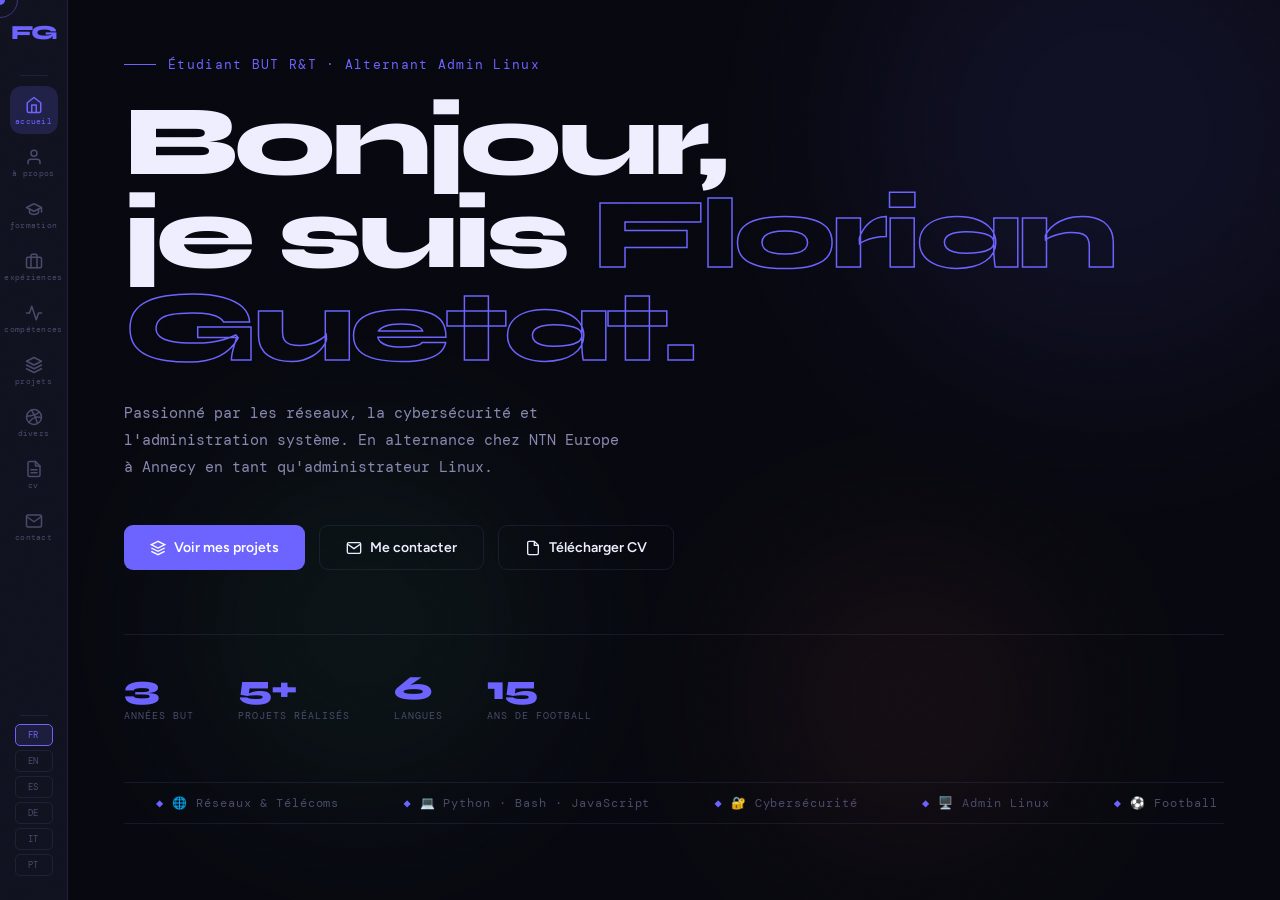
==== pages/accueil.html @ 894c32b3 "Add files via upload" ====
<!DOCTYPE html>
<!--
  pages/accueil.html
  Page d'accueil du portfolio de Florian GUETAT.
  Contient : hero animé, statistiques, ticker défilant,
  boutons d'action et orbes d'ambiance.
-->
<html lang="fr">
<head>
  <meta charset="UTF-8">
  <meta name="viewport" content="width=device-width, initial-scale=1.0">
  <title>Accueil | Florian GUETAT</title>

  <!-- Google Fonts : Syne (titres) + DM Mono (étiquettes) + Figtree (corps) -->
  <link rel="preconnect" href="https://fonts.googleapis.com">
  <link rel="preconnect" href="https://fonts.gstatic.com" crossorigin>
  <link href="https://fonts.googleapis.com/css2?family=Syne:wght@400;600;700;800&family=DM+Mono:wght@300;400&family=Figtree:wght@400;500;600;700&display=swap" rel="stylesheet">

  <!-- Feuilles de styles (ordre important) -->
  <link rel="stylesheet" href="../css/variables.css">
  <link rel="stylesheet" href="../css/base.css">
  <link rel="stylesheet" href="../css/layout.css">
  <link rel="stylesheet" href="../css/components.css">
  <link rel="stylesheet" href="../css/pages.css">
</head>
<body>

  <!-- ── Curseur personnalisé (animé par main.js) ── -->
  <div id="cursor"></div>
  <div id="cursor-trail"></div>

  <!-- ── Barre de progression de traduction ── -->
  <div id="translate-bar"><div id="translate-progress"></div></div>

  <!-- ════════════════════════════════════════════
       SIDEBAR — Navigation verticale commune
       ════════════════════════════════════════════ -->
  <nav id="sidebar">
    <div class="sidebar-logo">FG</div>
    <div class="sidebar-sep"></div>

    <!-- Bouton actif = page courante -->
    <button class="nav-btn active" data-page="accueil" onclick="goTo('accueil.html')" title="Accueil">
      <svg xmlns="http://www.w3.org/2000/svg" viewBox="0 0 24 24" fill="none" stroke="currentColor" stroke-width="2" stroke-linecap="round" stroke-linejoin="round"><path d="M3 9l9-7 9 7v11a2 2 0 0 1-2 2H5a2 2 0 0 1-2-2z"/><polyline points="9 22 9 12 15 12 15 22"/></svg>
      <span class="nav-label" data-key="nav-accueil">accueil</span>
      <span class="tooltip" data-key="nav-accueil">Accueil</span>
    </button>

    <button class="nav-btn" data-page="apropos" onclick="goTo('apropos.html')" title="À propos">
      <svg xmlns="http://www.w3.org/2000/svg" viewBox="0 0 24 24" fill="none" stroke="currentColor" stroke-width="2" stroke-linecap="round" stroke-linejoin="round"><path d="M20 21v-2a4 4 0 0 0-4-4H8a4 4 0 0 0-4 4v2"/><circle cx="12" cy="7" r="4"/></svg>
      <span class="nav-label" data-key="nav-apropos">à propos</span>
      <span class="tooltip" data-key="nav-apropos">À propos</span>
    </button>

    <button class="nav-btn" data-page="formation" onclick="goTo('formation.html')" title="Formation">
      <svg xmlns="http://www.w3.org/2000/svg" viewBox="0 0 24 24" fill="none" stroke="currentColor" stroke-width="2" stroke-linecap="round" stroke-linejoin="round"><path d="M22 10v6M2 10l10-5 10 5-10 5z"/><path d="M6 12v5c3 3 9 3 12 0v-5"/></svg>
      <span class="nav-label" data-key="nav-formation">formation</span>
      <span class="tooltip" data-key="nav-formation">Formation</span>
    </button>

    <button class="nav-btn" data-page="experiences" onclick="goTo('experiences.html')" title="Expériences">
      <svg xmlns="http://www.w3.org/2000/svg" viewBox="0 0 24 24" fill="none" stroke="currentColor" stroke-width="2" stroke-linecap="round" stroke-linejoin="round"><rect x="2" y="7" width="20" height="14" rx="2"/><path d="M16 21V5a2 2 0 0 0-2-2h-4a2 2 0 0 0-2 2v16"/></svg>
      <span class="nav-label" data-key="nav-exp">expériences</span>
      <span class="tooltip" data-key="nav-exp">Expériences</span>
    </button>

    <button class="nav-btn" data-page="competences" onclick="goTo('competences.html')" title="Compétences">
      <svg xmlns="http://www.w3.org/2000/svg" viewBox="0 0 24 24" fill="none" stroke="currentColor" stroke-width="2" stroke-linecap="round" stroke-linejoin="round"><polyline points="22 12 18 12 15 21 9 3 6 12 2 12"/></svg>
      <span class="nav-label" data-key="nav-comp">compétences</span>
      <span class="tooltip" data-key="nav-comp">Compétences</span>
    </button>

    <button class="nav-btn" data-page="projets" onclick="goTo('projets.html')" title="Projets">
      <svg xmlns="http://www.w3.org/2000/svg" viewBox="0 0 24 24" fill="none" stroke="currentColor" stroke-width="2" stroke-linecap="round" stroke-linejoin="round"><polygon points="12 2 2 7 12 12 22 7 12 2"/><polyline points="2 17 12 22 22 17"/><polyline points="2 12 12 17 22 12"/></svg>
      <span class="nav-label" data-key="nav-projets">projets</span>
      <span class="tooltip" data-key="nav-projets">Projets</span>
    </button>

    <button class="nav-btn" data-page="divers" onclick="goTo('divers.html')" title="Divers">
      <svg xmlns="http://www.w3.org/2000/svg" viewBox="0 0 24 24" fill="none" stroke="currentColor" stroke-width="2" stroke-linecap="round" stroke-linejoin="round"><circle cx="12" cy="12" r="10"/><path d="M8.56 2.75c4.37 6.03 6.02 9.42 8.03 17.72m2.54-15.38c-3.72 4.35-8.94 5.66-16.88 5.85m19.5 1.9c-3.5-.93-6.63-.82-8.94 0-2.58.92-5.01 2.86-7.44 6.32"/></svg>
      <span class="nav-label" data-key="nav-divers">divers</span>
      <span class="tooltip" data-key="nav-divers">Divers</span>
    </button>

    <button class="nav-btn" data-page="cv" onclick="goTo('cv.html')" title="CV">
      <svg xmlns="http://www.w3.org/2000/svg" viewBox="0 0 24 24" fill="none" stroke="currentColor" stroke-width="2" stroke-linecap="round" stroke-linejoin="round"><path d="M14 2H6a2 2 0 0 0-2 2v16a2 2 0 0 0 2 2h12a2 2 0 0 0 2-2V8z"/><polyline points="14 2 14 8 20 8"/><line x1="16" y1="13" x2="8" y2="13"/><line x1="16" y1="17" x2="8" y2="17"/></svg>
      <span class="nav-label">cv</span>
      <span class="tooltip">CV</span>
    </button>

    <button class="nav-btn" data-page="contact" onclick="goTo('contact.html')" title="Contact">
      <svg xmlns="http://www.w3.org/2000/svg" viewBox="0 0 24 24" fill="none" stroke="currentColor" stroke-width="2" stroke-linecap="round" stroke-linejoin="round"><path d="M4 4h16c1.1 0 2 .9 2 2v12c0 1.1-.9 2-2 2H4c-1.1 0-2-.9-2-2V6c0-1.1.9-2 2-2z"/><polyline points="22,6 12,13 2,6"/></svg>
      <span class="nav-label" data-key="nav-contact">contact</span>
      <span class="tooltip" data-key="nav-contact">Contact</span>
    </button>

    <!-- Sélecteur de langue -->
    <div class="lang-area">
      <div class="lang-sep"></div>
      <button class="lang-btn" onclick="setLang('fr')">FR</button>
      <button class="lang-btn" onclick="setLang('en')">EN</button>
      <button class="lang-btn" onclick="setLang('es')">ES</button>
      <button class="lang-btn" onclick="setLang('de')">DE</button>
      <button class="lang-btn" onclick="setLang('it')">IT</button>
      <button class="lang-btn" onclick="setLang('pt')">PT</button>
    </div>
  </nav>

  <!-- ════════════════════════════════════════════
       CONTENU PRINCIPAL
       ════════════════════════════════════════════ -->
  <main id="main">
    <section id="page-accueil" class="page active">

      <!-- Orbes d'ambiance lumineuse (purement décoratifs) -->
      <div class="hero-orb orb1"></div>
      <div class="hero-orb orb2"></div>
      <div class="hero-orb orb3"></div>

      <!-- Contenu hero -->
      <div style="position:relative; z-index:1;">

        <!-- Sous-titre au-dessus du nom -->
        <div class="hero-eyebrow" data-key="hero-eyebrow">
          Étudiant BUT R&amp;T · Alternant Admin Linux
        </div>

        <!-- Nom principal avec effet "outline" -->
        <h1 class="hero-name">
          <span data-key="hero-hello">Bonjour,</span><br>
          <span data-key="hero-iam">je suis</span>
          <span class="outline-text">Florian</span><br>
          <span class="outline-text">Guetat.</span>
        </h1>

        <!-- Description courte -->
        <p class="hero-sub" data-key="hero-sub">
          Passionné par les réseaux, la cybersécurité et l'administration système.
          En alternance chez NTN Europe à Annecy en tant qu'administrateur Linux.
        </p>

        <!-- Boutons d'action -->
        <div class="hero-actions">
          <button class="btn btn-primary" onclick="goTo('projets.html')">
            <svg width="16" height="16" viewBox="0 0 24 24" fill="none" stroke="currentColor" stroke-width="2"><polygon points="12 2 2 7 12 12 22 7 12 2"/><polyline points="2 17 12 22 22 17"/><polyline points="2 12 12 17 22 12"/></svg>
            <span data-key="btn-projets">Voir mes projets</span>
          </button>
          <button class="btn btn-ghost" onclick="goTo('contact.html')">
            <svg width="16" height="16" viewBox="0 0 24 24" fill="none" stroke="currentColor" stroke-width="2"><path d="M4 4h16c1.1 0 2 .9 2 2v12c0 1.1-.9 2-2 2H4c-1.1 0-2-.9-2-2V6c0-1.1.9-2 2-2z"/><polyline points="22,6 12,13 2,6"/></svg>
            <span data-key="btn-contact">Me contacter</span>
          </button>
          <a class="btn btn-ghost"
             href="https://florianguetat.github.io/portfolio/cv/Curriculum%20Vitae%20Florian%20GUETAT.pdf"
             target="_blank" rel="noopener">
            <svg width="16" height="16" viewBox="0 0 24 24" fill="none" stroke="currentColor" stroke-width="2"><path d="M14 2H6a2 2 0 0 0-2 2v16a2 2 0 0 0 2 2h12a2 2 0 0 0 2-2V8z"/><polyline points="14 2 14 8 20 8"/></svg>
            <span data-key="btn-cv">Télécharger CV</span>
          </a>
        </div>

        <!-- Chiffres clés -->
        <div class="hero-stats">
          <div class="stat-item">
            <div class="stat-num">3</div>
            <div class="stat-lbl" data-key="stat1">Années BUT</div>
          </div>
          <div class="stat-item">
            <div class="stat-num">5+</div>
            <div class="stat-lbl" data-key="stat2">Projets réalisés</div>
          </div>
          <div class="stat-item">
            <div class="stat-num">6</div>
            <div class="stat-lbl" data-key="stat3">Langues</div>
          </div>
          <div class="stat-item">
            <div class="stat-num">15</div>
            <div class="stat-lbl" data-key="stat4">Ans de football</div>
          </div>
        </div>

        <!-- Ticker défilant — contenu injecté par main.js -->
        <div class="ticker-wrap">
          <div class="ticker-track" id="ticker-track"></div>
        </div>

      </div><!-- /position:relative -->
    </section>
  </main>

  <!-- Scripts JavaScript (ordre important) -->
  <script src="../js/navigation.js"></script><!-- goTo() -->
  <script src="../js/skills.js"></script>      <!-- animateSkills() -->
  <script src="../js/main.js"></script>        <!-- curseur + ticker -->
  <script src="../js/lang.js"></script>        <!-- setLang() -->
  <script src="../js/contact.js"></script>     <!-- sendForm() -->
</body>
</html>
---- css/variables.css ----
/* ============================================================
   css/variables.css
   Variables CSS globales : couleurs, espacements, transitions.
   Importé en premier dans chaque page HTML.
   ============================================================ */

:root {

  /* ── Fonds ─────────────────────────────────────────────── */
  --bg:        #07080f;   /* Fond principal (le plus sombre)  */
  --bg2:       #0d0e1a;   /* Fond secondaire                  */
  --surface:   #111220;   /* Surface des cartes               */
  --surface2:  #181929;   /* Surface légèrement plus claire   */

  /* ── Bordures ───────────────────────────────────────────── */
  --border:    rgba(160, 160, 255, 0.10);
  --border2:   rgba(160, 160, 255, 0.06);

  /* ── Couleurs d'accent ──────────────────────────────────── */
  --accent:    #6c63ff;   /* Violet principal                 */
  --accent-h:  #8a83ff;   /* Violet clair (hover)             */
  --accent2:   #ff6b6b;   /* Rouge/rose (résultats, alertes)  */
  --accent3:   #63ffb8;   /* Vert menthe (succès, résultats)  */

  /* ── Texte ──────────────────────────────────────────────── */
  --text:      #eeeeff;   /* Texte principal                  */
  --text2:     #8888b0;   /* Texte secondaire / descriptions  */
  --text3:     #4a4a6a;   /* Texte tertiaire / labels discrets*/

  /* ── Effets ─────────────────────────────────────────────── */
  --glow:      rgba(108, 99, 255, 0.12);  /* Halo violet léger */

  /* ── Géométrie ──────────────────────────────────────────── */
  --radius:    14px;   /* Rayon des grandes cartes            */
  --radius-sm: 8px;    /* Rayon des petits éléments           */

  /* ── Transitions ────────────────────────────────────────── */
  --transition: 0.22s cubic-bezier(0.4, 0, 0.2, 1);
}
---- css/base.css ----
/* ============================================================
   css/base.css
   Reset CSS, typographie de base, scrollbar personnalisée,
   curseur animé, couche de bruit (noise overlay).
   ============================================================ */

/* ── Reset universel ─────────────────────────────────────── */
*, *::before, *::after {
  box-sizing: border-box;
  margin: 0;
  padding: 0;
}

html {
  scroll-behavior: smooth;
  font-size: 16px;
}

a {
  text-decoration: none;
  color: inherit;
}

/* ── Corps principal ─────────────────────────────────────── */
body {
  font-family: 'Figtree', sans-serif;
  background: var(--bg);
  color: var(--text);
  min-height: 100vh;
  overflow-x: hidden;
  cursor: none; /* Remplacé par le curseur JS personnalisé */
}

/* ── Typographie générale ───────────────────────────────── */
h3 {
  font-family: 'Syne', sans-serif;
  font-size: 18px;
  font-weight: 700;
  margin-bottom: 8px;
}

h4 {
  font-family: 'Syne', sans-serif;
  font-size: 15px;
  font-weight: 700;
  margin-bottom: 6px;
}

p, li {
  line-height: 1.7;
  color: var(--text2);
  font-size: 14px;
}

/* ── Scrollbar personnalisée ─────────────────────────────── */
::-webkit-scrollbar {
  width: 6px;
}
::-webkit-scrollbar-track {
  background: var(--bg);
}
::-webkit-scrollbar-thumb {
  background: var(--border);
  border-radius: 3px;
}
::-webkit-scrollbar-thumb:hover {
  background: rgba(108, 99, 255, 0.4);
}

/* ── Curseur personnalisé ────────────────────────────────── */
/* Point central */
#cursor {
  position: fixed;
  width: 10px;
  height: 10px;
  background: var(--accent);
  border-radius: 50%;
  pointer-events: none;
  z-index: 9999;
  transform: translate(-50%, -50%);
  transition: transform 0.1s, opacity 0.2s;
}

/* Anneau qui suit avec un léger retard */
#cursor-trail {
  position: fixed;
  width: 36px;
  height: 36px;
  border: 1.5px solid var(--accent);
  border-radius: 50%;
  pointer-events: none;
  z-index: 9998;
  transform: translate(-50%, -50%);
  transition: transform 0.35s ease, width 0.3s, height 0.3s, opacity 0.3s;
  opacity: 0.45;
}

/* État hover : le curseur grossit légèrement */
body.cursor-hover #cursor {
  transform: translate(-50%, -50%) scale(2.5);
  opacity: 0.5;
}
body.cursor-hover #cursor-trail {
  width: 52px;
  height: 52px;
  opacity: 0.2;
}

/* ── Couche de bruit (texture grain) ────────────────────── */
/* Superposée à tout le contenu via un pseudo-élément */
body::after {
  content: '';
  position: fixed;
  inset: 0;
  pointer-events: none;
  z-index: 9990;
  background-image: url("data:image/svg+xml,%3Csvg xmlns='http://www.w3.org/2000/svg' width='300' height='300'%3E%3Cfilter id='n'%3E%3CfeTurbulence type='fractalNoise' baseFrequency='0.75' numOctaves='4' stitchTiles='stitch'/%3E%3C/filter%3E%3Crect width='300' height='300' filter='url(%23n)' opacity='0.025'/%3E%3C/svg%3E");
  opacity: 0.5;
}

/* ── Barre de progression de traduction ─────────────────── */
/* Fine barre colorée en haut de page pendant le chargement */
#translate-bar {
  position: fixed;
  top: 0;
  left: 68px;
  right: 0;
  height: 3px;
  background: transparent;
  z-index: 800;
}
#translate-progress {
  height: 100%;
  width: 0%;
  background: linear-gradient(90deg, var(--accent), var(--accent2));
  transition: width 0.3s ease;
  border-radius: 0 2px 2px 0;
}

/* ── Animation d'entrée des pages ───────────────────────── */
@keyframes pageIn {
  from { opacity: 0; transform: translateY(18px); }
  to   { opacity: 1; transform: translateY(0);    }
}

/* ── Ticker défilant (page accueil) ─────────────────────── */
@keyframes ticker {
  from { transform: translateX(0);    }
  to   { transform: translateX(-50%); }
}

/* ── Orbes flottantes (page accueil) ────────────────────── */
@keyframes orb-float {
  0%, 100% { transform: translateY(0)    scale(1);    }
  50%       { transform: translateY(-28px) scale(1.06); }
}

/* ── Rotation de l'anneau autour de l'avatar ────────────── */
@keyframes spin {
  to { transform: rotate(360deg); }
}

/* ── Responsive — points de rupture ─────────────────────── */
@media (max-width: 600px) {
  #sidebar    { width: 52px; }
  #main       { margin-left: 52px; }
}
---- css/layout.css ----
/* ============================================================
   css/layout.css
   Structure principale : sidebar de navigation verticale,
   zone de contenu principal, en-têtes de pages.
   ============================================================ */

/* ── Sidebar ─────────────────────────────────────────────── */
#sidebar {
  position: fixed;
  left: 0;
  top: 0;
  bottom: 0;
  width: 68px;
  background: var(--surface);
  border-right: 1px solid var(--border);
  display: flex;
  flex-direction: column;
  align-items: center;
  padding: 20px 0 24px;
  z-index: 500;
  gap: 4px;
}

/* Logo / initiales en haut de la sidebar */
.sidebar-logo {
  font-family: 'Syne', sans-serif;
  font-weight: 800;
  font-size: 20px;
  color: var(--accent);
  letter-spacing: -1.5px;
  margin-bottom: 20px;
}

/* Séparateur horizontal */
.sidebar-sep {
  width: 28px;
  height: 1px;
  background: var(--border);
  margin: 6px 0;
}

/* ── Boutons de navigation ───────────────────────────────── */
.nav-btn {
  position: relative;
  display: flex;
  flex-direction: column;
  align-items: center;
  justify-content: center;
  width: 48px;
  height: 48px;
  border-radius: 12px;
  border: none;
  background: transparent;
  color: var(--text3);
  cursor: none;
  transition: all var(--transition);
  gap: 3px;
}

.nav-btn svg {
  width: 18px;
  height: 18px;
  flex-shrink: 0;
}

/* Micro-label sous l'icône */
.nav-btn .nav-label {
  font-family: 'DM Mono', monospace;
  font-size: 8px;
  letter-spacing: 0.04em;
  line-height: 1;
}

/* État hover */
.nav-btn:hover {
  background: var(--glow);
  color: var(--accent-h);
}

/* État actif (page courante) */
.nav-btn.active {
  background: rgba(108, 99, 255, 0.18);
  color: var(--accent);
}

/* Tooltip qui apparaît à droite au survol */
.nav-btn .tooltip {
  position: absolute;
  left: 62px;
  background: var(--surface2);
  border: 1px solid var(--border);
  color: var(--text);
  padding: 5px 12px;
  border-radius: 8px;
  font-size: 12px;
  font-family: 'DM Mono', monospace;
  white-space: nowrap;
  opacity: 0;
  pointer-events: none;
  transition: opacity 0.2s;
  z-index: 600;
}

.nav-btn:hover .tooltip {
  opacity: 1;
}

/* ── Sélecteur de langue (bas de la sidebar) ─────────────── */
.lang-area {
  margin-top: auto;
  display: flex;
  flex-direction: column;
  align-items: center;
  gap: 4px;
}

.lang-sep {
  width: 28px;
  height: 1px;
  background: var(--border);
  margin-bottom: 4px;
}

.lang-btn {
  width: 38px;
  height: 22px;
  border: 1px solid var(--border);
  border-radius: 5px;
  background: transparent;
  color: var(--text3);
  font-family: 'DM Mono', monospace;
  font-size: 8.5px;
  letter-spacing: 0.03em;
  cursor: none;
  transition: all var(--transition);
}

.lang-btn:hover {
  border-color: rgba(108, 99, 255, 0.5);
  color: var(--accent-h);
}

/* Langue actuellement sélectionnée */
.lang-btn.active-lang {
  border-color: var(--accent);
  color: var(--accent);
  background: var(--glow);
}

/* ── Zone de contenu principale ─────────────────────────── */
#main {
  margin-left: 68px; /* Décalé de la largeur de la sidebar */
}

/* ── Pages individuelles ─────────────────────────────────── */
.page {
  display: none;          /* Cachée par défaut */
  min-height: 100vh;
  padding: 52px 56px 72px;
  animation: pageIn 0.38s cubic-bezier(0.4, 0, 0.2, 1);
}

/* Seule la page active est visible */
.page.active {
  display: block;
}

/* ── En-tête de page (titre + ligne décorative) ──────────── */
.ph {
  display: flex;
  align-items: flex-end;
  gap: 20px;
  margin-bottom: 52px;
}

.ph-left {
  flex-shrink: 0;
}

/* Sous-titre au-dessus du titre principal */
.ph-eyebrow {
  font-family: 'DM Mono', monospace;
  font-size: 11px;
  color: var(--accent);
  letter-spacing: 0.14em;
  text-transform: uppercase;
  margin-bottom: 6px;
}

/* Titre principal de la page */
.ph-title {
  font-family: 'Syne', sans-serif;
  font-size: clamp(36px, 4.5vw, 60px);
  font-weight: 800;
  line-height: 1;
  letter-spacing: -2px;
}

/* Ligne horizontale qui s'étire après le titre */
.ph-line {
  flex: 1;
  height: 1px;
  background: var(--border);
  margin-bottom: 8px;
}

/* ── Responsive ─────────────────────────────────────────── */
@media (max-width: 900px) {
  .page {
    padding: 36px 24px 60px;
  }
}

@media (max-width: 600px) {
  #sidebar {
    width: 52px;
  }
  #main {
    margin-left: 52px;
  }
  .sidebar-logo {
    font-size: 16px;
  }
}
---- css/components.css ----
/* ============================================================
   css/components.css
   Composants réutilisables : cartes, boutons, tags, grilles,
   barres de compétences, formulaire de contact.
   ============================================================ */

/* ── Carte générique ─────────────────────────────────────── */
.card {
  background: var(--surface);
  border: 1px solid var(--border);
  border-radius: var(--radius);
  padding: 24px 28px;
  transition: border-color var(--transition), transform var(--transition);
}

.card:hover {
  border-color: rgba(108, 99, 255, 0.3);
  transform: translateY(-2px);
}

/* ── Grilles rapides ─────────────────────────────────────── */
.g2 { display: grid; grid-template-columns: 1fr 1fr;       gap: 18px; }
.g3 { display: grid; grid-template-columns: 1fr 1fr 1fr;   gap: 16px; }

@media (max-width: 900px) {
  .g2, .g3 { grid-template-columns: 1fr; }
}

/* ── Tags / Badges ───────────────────────────────────────── */
.tag {
  display: inline-block;
  padding: 3px 11px;
  border-radius: 100px;
  font-family: 'DM Mono', monospace;
  font-size: 11px;
  border: 1px solid var(--border);
  color: var(--text2);
  margin: 3px 2px;
}

/* Variante accent (violet) */
.tag-accent {
  border-color: rgba(108, 99, 255, 0.5);
  color: var(--accent);
  background: rgba(108, 99, 255, 0.08);
}

/* Variante succès (vert menthe) */
.tag-green {
  border-color: rgba(99, 255, 184, 0.4);
  color: var(--accent3);
  background: rgba(99, 255, 184, 0.06);
}

/* Variante danger (rouge) */
.tag-red {
  border-color: rgba(255, 107, 107, 0.4);
  color: var(--accent2);
  background: rgba(255, 107, 107, 0.06);
}

/* ── Boutons ─────────────────────────────────────────────── */
.btn {
  display: inline-flex;
  align-items: center;
  gap: 8px;
  padding: 13px 26px;
  border-radius: 9px;
  font-family: 'Figtree', sans-serif;
  font-size: 14px;
  font-weight: 600;
  cursor: none;
  transition: all var(--transition);
  border: none;
  text-decoration: none;
}

/* Bouton principal (fond accent) */
.btn-primary {
  background: var(--accent);
  color: #fff;
}

.btn-primary:hover {
  background: var(--accent-h);
  transform: translateY(-2px);
  box-shadow: 0 8px 28px rgba(108, 99, 255, 0.35);
}

/* Bouton fantôme (bordure seulement) */
.btn-ghost {
  background: transparent;
  color: var(--text);
  border: 1px solid var(--border);
}

.btn-ghost:hover {
  border-color: var(--accent);
  color: var(--accent);
}

/* ── Titre de section (avec ligne décorative) ────────────── */
.section-title {
  font-family: 'Syne', sans-serif;
  font-size: 13px;
  font-weight: 700;
  letter-spacing: 0.1em;
  text-transform: uppercase;
  color: var(--accent);
  margin-bottom: 16px;
  display: flex;
  align-items: center;
  gap: 10px;
}

/* Ligne qui s'étend après le titre de section */
.section-title::after {
  content: '';
  flex: 1;
  height: 1px;
  background: var(--border);
}

/* ── Barres de compétences ───────────────────────────────── */
.skill-item {
  margin-bottom: 18px;
}

.skill-header {
  display: flex;
  justify-content: space-between;
  align-items: baseline;
  margin-bottom: 6px;
}

.skill-name {
  font-size: 14px;
  font-weight: 600;
}

/* Pourcentage affiché à droite */
.skill-pct {
  font-family: 'DM Mono', monospace;
  font-size: 12px;
  color: var(--accent);
}

/* Fond de la barre */
.skill-bar {
  height: 6px;
  background: var(--surface2);
  border-radius: 100px;
  overflow: hidden;
  border: 1px solid var(--border2);
}

/* Remplissage de la barre — animé par JS */
.skill-fill {
  height: 100%;
  border-radius: 100px;
  background: linear-gradient(90deg, var(--accent), var(--accent-h));
  transform-origin: left;
  transform: scaleX(0);          /* Démarre à 0, animé par skills.js */
  transition: transform 1.2s cubic-bezier(0.4, 0, 0.2, 1);
}

/* Classe ajoutée par JS pour déclencher l'animation */
.skill-fill.animated {
  transform: scaleX(1);
}

/* Groupe de tags sous une barre */
.tools-grid {
  display: flex;
  flex-wrap: wrap;
  gap: 6px;
  margin-top: 8px;
}

/* ── Formulaire de contact ───────────────────────────────── */
.form-label {
  display: block;
  font-family: 'DM Mono', monospace;
  font-size: 11px;
  color: var(--text3);
  text-transform: uppercase;
  letter-spacing: 0.08em;
  margin-bottom: 6px;
  margin-top: 18px;
}

.form-label:first-child {
  margin-top: 0;
}

.form-input,
.form-textarea {
  width: 100%;
  background: var(--bg2);
  border: 1px solid var(--border);
  border-radius: 9px;
  padding: 12px 16px;
  color: var(--text);
  font-family: 'Figtree', sans-serif;
  font-size: 14px;
  transition: border-color var(--transition);
  outline: none;
}

.form-input:focus,
.form-textarea:focus {
  border-color: var(--accent);
}

.form-textarea {
  resize: vertical;
  min-height: 110px;
}

.form-submit {
  width: 100%;
  margin-top: 18px;
  padding: 14px;
  background: var(--accent);
  color: #fff;
  border: none;
  border-radius: 9px;
  font-family: 'Figtree', sans-serif;
  font-size: 15px;
  font-weight: 700;
  cursor: none;
  transition: all var(--transition);
}

.form-submit:hover {
  background: var(--accent-h);
  transform: translateY(-2px);
  box-shadow: 0 8px 28px rgba(108, 99, 255, 0.3);
}

/* Message de retour sous le formulaire */
#form-msg {
  text-align: center;
  font-family: 'DM Mono', monospace;
  font-size: 13px;
  margin-top: 12px;
  color: var(--accent3);
  display: none;
}
---- css/pages.css ----
/* ============================================================
   css/pages.css
   Styles propres à chaque page du portfolio :
   accueil, à propos, formation, expériences, compétences,
   projets, divers, CV, contact.
   ============================================================ */


/* ╔══════════════════════════════════════════════════════════╗
   ║  PAGE ACCUEIL                                            ║
   ╚══════════════════════════════════════════════════════════╝ */

#page-accueil {
  position: relative;
  min-height: 100vh;
  display: flex;
  flex-direction: column;
  justify-content: center;
  overflow: hidden;
}

/* ── Orbes d'arrière-plan (effets lumineux flous) ────────── */
.hero-orb {
  position: absolute;
  border-radius: 50%;
  filter: blur(90px);
  pointer-events: none;
}
.orb1 {
  width: 500px; height: 500px;
  background: var(--accent);
  opacity: 0.09;
  top: -120px; right: -80px;
  animation: orb-float 9s ease-in-out infinite;
}
.orb2 {
  width: 300px; height: 300px;
  background: var(--accent2);
  opacity: 0.07;
  bottom: 50px; right: 220px;
  animation: orb-float 11s ease-in-out infinite reverse;
}
.orb3 {
  width: 350px; height: 350px;
  background: var(--accent3);
  opacity: 0.05;
  bottom: 100px; left: 10%;
  animation: orb-float 7s ease-in-out infinite;
}

/* ── Eyebrow (ligne au-dessus du nom) ────────────────────── */
.hero-eyebrow {
  display: flex;
  align-items: center;
  gap: 12px;
  font-family: 'DM Mono', monospace;
  font-size: 13px;
  color: var(--accent);
  letter-spacing: 0.1em;
  margin-bottom: 22px;
}

/* Petite ligne décorative avant le texte */
.hero-eyebrow::before {
  content: '';
  width: 32px;
  height: 1px;
  background: var(--accent);
}

/* ── Titre héros ─────────────────────────────────────────── */
.hero-name {
  font-family: 'Syne', sans-serif;
  font-size: clamp(56px, 8vw, 100px);
  font-weight: 800;
  line-height: 0.93;
  letter-spacing: -4px;
  margin-bottom: 6px;
}

/* Texte en contour (nom en violet creux) */
.hero-name .outline-text {
  color: transparent;
  -webkit-text-stroke: 1.5px var(--accent);
}

/* ── Sous-titre ──────────────────────────────────────────── */
.hero-sub {
  font-family: 'DM Mono', monospace;
  font-size: clamp(13px, 1.4vw, 15px);
  color: var(--text2);
  max-width: 500px;
  line-height: 1.8;
  margin-top: 26px;
  margin-bottom: 44px;
}

/* ── Boutons d'action ────────────────────────────────────── */
.hero-actions {
  display: flex;
  gap: 14px;
  flex-wrap: wrap;
}

/* ── Statistiques rapides ────────────────────────────────── */
.hero-stats {
  display: flex;
  gap: 44px;
  margin-top: 64px;
  padding-top: 36px;
  border-top: 1px solid var(--border);
}

.stat-num {
  font-family: 'Syne', sans-serif;
  font-size: 34px;
  font-weight: 800;
  color: var(--accent);
  letter-spacing: -2px;
  line-height: 1;
  margin-bottom: 4px;
}

.stat-lbl {
  font-family: 'DM Mono', monospace;
  font-size: 10px;
  color: var(--text3);
  text-transform: uppercase;
  letter-spacing: 0.1em;
}

/* ── Ticker défilant ─────────────────────────────────────── */
.ticker-wrap {
  margin-top: 60px;
  overflow: hidden;
  border-top: 1px solid var(--border);
  border-bottom: 1px solid var(--border);
  padding: 12px 0;
}

.ticker-track {
  display: flex;
  gap: 0;
  animation: ticker 22s linear infinite;
  white-space: nowrap;
}

.ticker-item {
  font-family: 'DM Mono', monospace;
  font-size: 12px;
  color: var(--text3);
  padding: 0 32px;
  letter-spacing: 0.08em;
}

.ticker-item .dot {
  color: var(--accent);
  margin-right: 8px;
}


/* ╔══════════════════════════════════════════════════════════╗
   ║  PAGE À PROPOS                                           ║
   ╚══════════════════════════════════════════════════════════╝ */

/* Grille : colonne avatar à gauche, contenu à droite */
.about-layout {
  display: grid;
  grid-template-columns: 280px 1fr;
  gap: 36px;
  align-items: start;
}

/* ── Carte avatar ────────────────────────────────────────── */
.avatar-card {
  background: var(--surface);
  border: 1px solid var(--border);
  border-radius: var(--radius);
  padding: 32px 20px;
  text-align: center;
  position: sticky; /* Reste visible pendant le défilement */
  top: 28px;
}

/* Cercle avec initiales */
.avatar-ring {
  width: 110px;
  height: 110px;
  border-radius: 50%;
  background: linear-gradient(135deg, var(--accent), var(--accent2));
  display: flex;
  align-items: center;
  justify-content: center;
  margin: 0 auto 18px;
  font-family: 'Syne', sans-serif;
  font-size: 34px;
  font-weight: 800;
  color: #fff;
  position: relative;
}

/* Anneau en pointillés tournant autour de l'avatar */
.avatar-ring::after {
  content: '';
  position: absolute;
  inset: -5px;
  border-radius: 50%;
  border: 1px dashed rgba(108, 99, 255, 0.4);
  animation: spin 10s linear infinite;
}

.avatar-name {
  font-family: 'Syne', sans-serif;
  font-size: 19px;
  font-weight: 700;
  margin-bottom: 4px;
}

.avatar-role {
  font-family: 'DM Mono', monospace;
  font-size: 11px;
  color: var(--accent);
  margin-bottom: 22px;
  line-height: 1.6;
}

/* ── Lignes d'info (email, localisation…) ────────────────── */
.info-list  { text-align: left; }

.info-row {
  display: flex;
  align-items: flex-start;
  gap: 10px;
  padding: 10px 0;
  border-bottom: 1px solid var(--border2);
  font-size: 13px;
}

.info-row:last-child { border-bottom: none; }

.info-icon {
  font-size: 14px;
  flex-shrink: 0;
  margin-top: 1px;
}

.info-key {
  font-family: 'DM Mono', monospace;
  font-size: 10px;
  color: var(--text3);
  letter-spacing: 0.06em;
  text-transform: uppercase;
  margin-bottom: 2px;
}

.info-val {
  color: var(--text);
  font-size: 13px;
  line-height: 1.4;
}

/* ── Bio (texte avec bordure gauche accent) ──────────────── */
.bio-text {
  background: var(--surface);
  border: 1px solid var(--border);
  border-left: 3px solid var(--accent);
  border-radius: var(--radius);
  padding: 24px 28px;
  font-size: 14px;
  color: var(--text2);
  line-height: 1.8;
}

/* ── Grille des qualités ─────────────────────────────────── */
.qualities-grid {
  display: grid;
  grid-template-columns: 1fr 1fr 1fr;
  gap: 14px;
}

.quality-card {
  background: var(--surface);
  border: 1px solid var(--border);
  border-radius: var(--radius);
  padding: 18px;
  text-align: center;
  transition: border-color var(--transition), transform var(--transition);
}

.quality-card:hover {
  border-color: rgba(108, 99, 255, 0.35);
  transform: translateY(-3px);
}

.quality-icon { font-size: 28px; margin-bottom: 8px; }
.quality-name { font-family: 'Syne', sans-serif; font-weight: 700; font-size: 14px; }

/* Responsive */
@media (max-width: 900px) {
  .about-layout     { grid-template-columns: 1fr; }
  .avatar-card      { position: static; }
  .qualities-grid   { grid-template-columns: 1fr 1fr; }
}


/* ╔══════════════════════════════════════════════════════════╗
   ║  PAGE FORMATION — Timeline                               ║
   ╚══════════════════════════════════════════════════════════╝ */

.timeline {
  position: relative;
  padding-left: 28px;
}

/* Ligne verticale de la timeline */
.timeline::before {
  content: '';
  position: absolute;
  left: 8px;
  top: 8px;
  bottom: 8px;
  width: 1px;
  background: linear-gradient(to bottom, var(--accent), transparent);
}

.tl-item {
  position: relative;
  margin-bottom: 32px;
}

/* Point sur la timeline */
.tl-dot {
  position: absolute;
  left: -24px;
  top: 6px;
  width: 14px;
  height: 14px;
  border-radius: 50%;
  background: var(--bg);
  border: 2px solid var(--accent);
  display: flex;
  align-items: center;
  justify-content: center;
}

.tl-dot::after {
  content: '';
  width: 6px;
  height: 6px;
  border-radius: 50%;
  background: var(--accent);
}

.tl-date {
  font-family: 'DM Mono', monospace;
  font-size: 11px;
  color: var(--accent);
  letter-spacing: 0.08em;
  margin-bottom: 8px;
}

.tl-card {
  background: var(--surface);
  border: 1px solid var(--border);
  border-radius: var(--radius);
  padding: 22px 26px;
  transition: border-color var(--transition);
}

.tl-card:hover { border-color: rgba(108, 99, 255, 0.3); }

.tl-loc {
  font-family: 'DM Mono', monospace;
  font-size: 11px;
  color: var(--text3);
  margin-bottom: 10px;
}


/* ╔══════════════════════════════════════════════════════════╗
   ║  PAGE EXPÉRIENCES                                        ║
   ╚══════════════════════════════════════════════════════════╝ */

/* Carte d'expérience avec icône à gauche */
.xp-card {
  background: var(--surface);
  border: 1px solid var(--border);
  border-radius: var(--radius);
  padding: 28px;
  margin-bottom: 18px;
  display: grid;
  grid-template-columns: auto 1fr;
  gap: 20px;
  align-items: start;
  transition: border-color var(--transition), transform var(--transition);
}

.xp-card:hover {
  border-color: rgba(108, 99, 255, 0.3);
  transform: translateY(-2px);
}

/* Icône emoji dans un carré */
.xp-icon {
  width: 48px;
  height: 48px;
  border-radius: 12px;
  background: var(--glow);
  border: 1px solid rgba(108, 99, 255, 0.2);
  display: flex;
  align-items: center;
  justify-content: center;
  font-size: 22px;
  flex-shrink: 0;
}

/* Ligne de métadonnées (date, type, entreprise) */
.xp-meta {
  display: flex;
  flex-wrap: wrap;
  align-items: center;
  gap: 10px;
  margin-bottom: 10px;
}

.xp-date {
  font-family: 'DM Mono', monospace;
  font-size: 11px;
  color: var(--text3);
}

.xp-type {
  font-family: 'DM Mono', monospace;
  font-size: 10px;
  padding: 2px 9px;
  border-radius: 100px;
  border: 1px solid rgba(108, 99, 255, 0.4);
  color: var(--accent);
}

.xp-company {
  font-size: 12px;
  color: var(--text3);
  font-family: 'DM Mono', monospace;
}

/* Responsive */
@media (max-width: 900px) {
  .xp-card { grid-template-columns: 1fr; }
}


/* ╔══════════════════════════════════════════════════════════╗
   ║  PAGE COMPÉTENCES — Soft skills                          ║
   ╚══════════════════════════════════════════════════════════╝ */

.soft-grid {
  display: grid;
  grid-template-columns: 1fr;
  gap: 16px;
}

.soft-card {
  background: var(--surface);
  border: 1px solid var(--border);
  border-radius: var(--radius);
  padding: 22px 20px;
  transition: border-color var(--transition), transform var(--transition);
}

.soft-card:hover {
  border-color: rgba(108, 99, 255, 0.3);
  transform: translateY(-2px);
}

.soft-icon { font-size: 26px; margin-bottom: 10px; }
.soft-name { font-family: 'Syne', sans-serif; font-weight: 700; font-size: 15px; margin-bottom: 6px; }
.soft-desc { font-size: 13px; color: var(--text2); line-height: 1.6; }


/* ╔══════════════════════════════════════════════════════════╗
   ║  PAGE PROJETS                                            ║
   ╚══════════════════════════════════════════════════════════╝ */

.proj-grid {
  display: grid;
  grid-template-columns: 1fr 1fr;
  gap: 20px;
}

.proj-card {
  background: var(--surface);
  border: 1px solid var(--border);
  border-radius: var(--radius);
  padding: 28px;
  display: flex;
  flex-direction: column;
  gap: 12px;
  transition: border-color var(--transition), transform var(--transition);
  position: relative;
  overflow: hidden;
}

/* Barre de couleur en haut de la carte au survol */
.proj-card::before {
  content: '';
  position: absolute;
  top: 0; left: 0; right: 0;
  height: 3px;
  background: linear-gradient(90deg, var(--accent), var(--accent2));
  opacity: 0;
  transition: opacity var(--transition);
}

.proj-card:hover {
  border-color: rgba(108, 99, 255, 0.3);
  transform: translateY(-3px);
}

.proj-card:hover::before { opacity: 1; }

.proj-emoji { font-size: 30px; }

.proj-header {
  display: flex;
  align-items: flex-start;
  gap: 12px;
}

.proj-title {
  font-family: 'Syne', sans-serif;
  font-size: 16px;
  font-weight: 700;
  margin-bottom: 4px;
}

.proj-ctx {
  font-size: 13px;
  color: var(--text2);
  line-height: 1.6;
}

/* Banderole de résultat (note / score) */
.proj-result {
  display: flex;
  align-items: center;
  gap: 8px;
  padding: 10px 14px;
  background: rgba(99, 255, 184, 0.05);
  border: 1px solid rgba(99, 255, 184, 0.15);
  border-radius: 8px;
  font-family: 'DM Mono', monospace;
  font-size: 12px;
  color: var(--accent3);
  margin-top: auto;
}

@media (max-width: 900px) {
  .proj-grid { grid-template-columns: 1fr; }
}


/* ╔══════════════════════════════════════════════════════════╗
   ║  PAGE DIVERS                                             ║
   ╚══════════════════════════════════════════════════════════╝ */

.divers-grid {
  display: grid;
  grid-template-columns: 1fr 1fr;
  gap: 18px;
}

.divers-card {
  background: var(--surface);
  border: 1px solid var(--border);
  border-radius: var(--radius);
  padding: 24px;
  transition: border-color var(--transition), transform var(--transition);
}

.divers-card:hover {
  border-color: rgba(108, 99, 255, 0.3);
  transform: translateY(-2px);
}

.divers-icon  { font-size: 32px; margin-bottom: 12px; }
.divers-title { font-family: 'Syne', sans-serif; font-weight: 700; font-size: 16px; margin-bottom: 6px; }
.divers-desc  { font-size: 13px; color: var(--text2); line-height: 1.7; }

/* Badge de période (ex: "2020 – 2023") */
.divers-period {
  display: inline-block;
  margin-top: 10px;
  font-family: 'DM Mono', monospace;
  font-size: 10px;
  color: var(--text3);
  padding: 2px 8px;
  border: 1px solid var(--border);
  border-radius: 4px;
}

.books-row {
  display: flex;
  gap: 16px;
  margin-top: 8px;
}

.book-item {
  display: flex;
  align-items: center;
  gap: 6px;
  font-size: 13px;
  color: var(--text2);
}

@media (max-width: 900px) {
  .divers-grid { grid-template-columns: 1fr; }
}


/* ╔══════════════════════════════════════════════════════════╗
   ║  PAGE CV                                                 ║
   ╚══════════════════════════════════════════════════════════╝ */

/* Zone de téléchargement mise en avant */
.cv-download-hero {
  background: var(--surface);
  border: 1px solid var(--border);
  border-radius: var(--radius);
  padding: 48px;
  text-align: center;
  margin-bottom: 36px;
  position: relative;
  overflow: hidden;
}

/* Halo lumineux en haut de la carte */
.cv-download-hero::before {
  content: '';
  position: absolute;
  inset: 0;
  background: radial-gradient(ellipse at 50% 0%, rgba(108, 99, 255, 0.12), transparent 60%);
  pointer-events: none;
}

.cv-deco  { font-size: 64px; margin-bottom: 16px; }

.cv-download-hero h3 {
  font-family: 'Syne', sans-serif;
  font-size: 26px;
  font-weight: 800;
  margin-bottom: 10px;
}

.cv-download-hero p {
  max-width: 420px;
  margin: 0 auto 28px;
}

/* ── Aperçu CV stylisé ───────────────────────────────────── */
.cv-preview {
  background: var(--surface);
  border: 1px solid var(--border);
  border-radius: var(--radius);
  padding: 40px;
  font-size: 13px;
}

.cv-header-row {
  display: flex;
  justify-content: space-between;
  align-items: flex-start;
  margin-bottom: 32px;
  padding-bottom: 24px;
  border-bottom: 1px solid var(--border);
}

/* Avatar carré dans le CV */
.cv-avatar {
  width: 72px;
  height: 72px;
  border-radius: 12px;
  background: linear-gradient(135deg, var(--accent), var(--accent2));
  display: flex;
  align-items: center;
  justify-content: center;
  font-family: 'Syne', sans-serif;
  font-weight: 800;
  font-size: 20px;
  color: #fff;
  flex-shrink: 0;
}

.cv-section { margin-bottom: 28px; }

/* Titre de section CV avec ligne dessous */
.cv-section-title {
  font-family: 'DM Mono', monospace;
  font-size: 11px;
  letter-spacing: 0.12em;
  text-transform: uppercase;
  color: var(--accent);
  border-bottom: 1px solid var(--border);
  padding-bottom: 6px;
  margin-bottom: 14px;
}

/* Ligne d'entrée CV (date + contenu) */
.cv-entry {
  display: flex;
  gap: 14px;
  margin-bottom: 12px;
}

.cv-entry-date {
  font-family: 'DM Mono', monospace;
  font-size: 10px;
  color: var(--text3);
  min-width: 90px;
  line-height: 1.6;
  margin-top: 1px;
  flex-shrink: 0;
}

.cv-entry-title { font-weight: 600; font-size: 13px; margin-bottom: 2px; }
.cv-entry-sub   { font-size: 12px; color: var(--text2); }

@media (max-width: 900px) {
  .cv-header-row { flex-direction: column; gap: 16px; }
  .cv-download-hero { padding: 28px; }
}


/* ╔══════════════════════════════════════════════════════════╗
   ║  PAGE CONTACT                                            ║
   ╚══════════════════════════════════════════════════════════╝ */

.contact-layout {
  display: grid;
  grid-template-columns: 1fr 1fr;
  gap: 32px;
  align-items: start;
}

/* Carte d'informations de contact */
.contact-info-card,
.contact-form-card {
  background: var(--surface);
  border: 1px solid var(--border);
  border-radius: var(--radius);
  padding: 32px;
}

.contact-row {
  display: flex;
  align-items: flex-start;
  gap: 16px;
  padding: 16px 0;
  border-bottom: 1px solid var(--border2);
}

.contact-row:last-child { border-bottom: none; }

/* Icône dans un carré arrondi */
.contact-icon-wrap {
  width: 42px;
  height: 42px;
  border-radius: 10px;
  background: var(--glow);
  border: 1px solid rgba(108, 99, 255, 0.2);
  display: flex;
  align-items: center;
  justify-content: center;
  font-size: 18px;
  flex-shrink: 0;
}

.contact-label {
  font-family: 'DM Mono', monospace;
  font-size: 10px;
  color: var(--text3);
  text-transform: uppercase;
  letter-spacing: 0.08em;
  margin-bottom: 3px;
}

.contact-value { font-size: 14px; color: var(--text); word-break: break-all; }
.contact-value a { color: var(--accent); }
.contact-value a:hover { text-decoration: underline; }

@media (max-width: 900px) {
  .contact-layout { grid-template-columns: 1fr; }
}
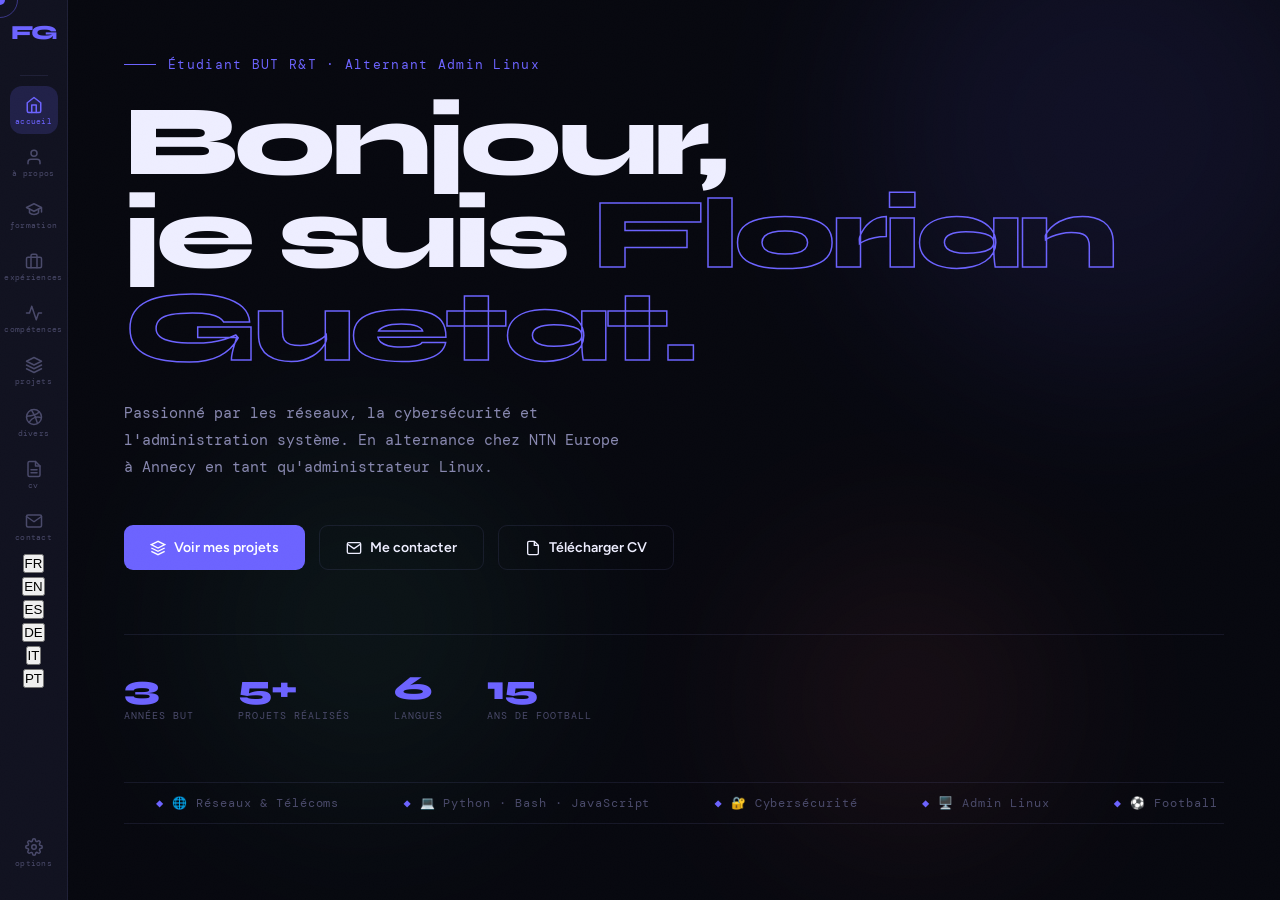
==== commit 2c12f154: "Add files via upload" ====
--- a/pages/accueil.html
+++ b/pages/accueil.html
@@ -22,6 +22,7 @@
   <link rel="stylesheet" href="../css/layout.css">
   <link rel="stylesheet" href="../css/components.css">
   <link rel="stylesheet" href="../css/pages.css">
+  <link rel="stylesheet" href="../css/options.css">
 </head>
 <body>
 
@@ -95,8 +96,6 @@
     </button>
 
     <!-- Sélecteur de langue -->
-    <div class="lang-area">
-      <div class="lang-sep"></div>
       <button class="lang-btn" onclick="setLang('fr')">FR</button>
       <button class="lang-btn" onclick="setLang('en')">EN</button>
       <button class="lang-btn" onclick="setLang('es')">ES</button>
@@ -190,6 +189,7 @@
   <script src="../js/navigation.js"></script><!-- goTo() -->
   <script src="../js/skills.js"></script>      <!-- animateSkills() -->
   <script src="../js/main.js"></script>        <!-- curseur + ticker -->
+  <script src="../js/options.js"></script>
   <script src="../js/lang.js"></script>        <!-- setLang() -->
   <script src="../js/contact.js"></script>     <!-- sendForm() -->
 </body>
--- a/css/variables.css
+++ b/css/variables.css
@@ -1,39 +1,144 @@
 /* ============================================================
    css/variables.css
-   Variables CSS globales : couleurs, espacements, transitions.
-   Importé en premier dans chaque page HTML.
+   Variables CSS globales avec support de 4 thèmes :
+   - dark        (sombre, par défaut)
+   - light       (clair)
+   - dark-cb     (sombre daltonien — bleu/orange)
+   - light-cb    (clair daltonien — bleu/orange)
+
+   Le thème est appliqué via [data-theme="..."] sur <html>.
    ============================================================ */
 
-:root {
+/* ════════════════════════════════════════════════════════════
+   THÈME SOMBRE (par défaut)
+   ════════════════════════════════════════════════════════════ */
+:root,
+:root[data-theme="dark"] {
+  --bg:        #07080f;
+  --bg2:       #0d0e1a;
+  --surface:   #111220;
+  --surface2:  #181929;
 
-  /* ── Fonds ─────────────────────────────────────────────── */
-  --bg:        #07080f;   /* Fond principal (le plus sombre)  */
-  --bg2:       #0d0e1a;   /* Fond secondaire                  */
-  --surface:   #111220;   /* Surface des cartes               */
-  --surface2:  #181929;   /* Surface légèrement plus claire   */
-
-  /* ── Bordures ───────────────────────────────────────────── */
   --border:    rgba(160, 160, 255, 0.10);
   --border2:   rgba(160, 160, 255, 0.06);
 
-  /* ── Couleurs d'accent ──────────────────────────────────── */
-  --accent:    #6c63ff;   /* Violet principal                 */
-  --accent-h:  #8a83ff;   /* Violet clair (hover)             */
-  --accent2:   #ff6b6b;   /* Rouge/rose (résultats, alertes)  */
-  --accent3:   #63ffb8;   /* Vert menthe (succès, résultats)  */
+  --accent:    #6c63ff;
+  --accent-h:  #8a83ff;
+  --accent2:   #ff6b6b;
+  --accent3:   #63ffb8;
+  --accent-rgb: 108, 99, 255;
 
-  /* ── Texte ──────────────────────────────────────────────── */
-  --text:      #eeeeff;   /* Texte principal                  */
-  --text2:     #8888b0;   /* Texte secondaire / descriptions  */
-  --text3:     #4a4a6a;   /* Texte tertiaire / labels discrets*/
+  --text:      #eeeeff;
+  --text2:     #8888b0;
+  --text3:     #4a4a6a;
 
-  /* ── Effets ─────────────────────────────────────────────── */
-  --glow:      rgba(108, 99, 255, 0.12);  /* Halo violet léger */
+  --glow:      rgba(108, 99, 255, 0.12);
 
-  /* ── Géométrie ──────────────────────────────────────────── */
-  --radius:    14px;   /* Rayon des grandes cartes            */
-  --radius-sm: 8px;    /* Rayon des petits éléments           */
+  --radius:    14px;
+  --radius-sm: 8px;
+  --transition: 0.22s cubic-bezier(0.4, 0, 0.2, 1);
 
-  /* ── Transitions ────────────────────────────────────────── */
-  --transition: 0.22s cubic-bezier(0.4, 0, 0.2, 1);
+  --options-bg: rgba(17, 18, 32, 0.94);
 }
+
+/* ════════════════════════════════════════════════════════════
+   THÈME CLAIR
+   Palette inversée, texte sombre sur fond clair.
+   ════════════════════════════════════════════════════════════ */
+:root[data-theme="light"] {
+  --bg:        #f6f6fb;
+  --bg2:       #eeeef5;
+  --surface:   #ffffff;
+  --surface2:  #f0f0f8;
+
+  --border:    rgba(20, 20, 60, 0.10);
+  --border2:   rgba(20, 20, 60, 0.06);
+
+  --accent:    #5a52e6;
+  --accent-h:  #7a72ff;
+  --accent2:   #e85a5a;
+  --accent3:   #2bc188;
+  --accent-rgb: 90, 82, 230;
+
+  --text:      #15152b;
+  --text2:     #555575;
+  --text3:     #9090b0;
+
+  --glow:      rgba(90, 82, 230, 0.10);
+
+  --options-bg: rgba(255, 255, 255, 0.95);
+}
+
+/* ════════════════════════════════════════════════════════════
+   THÈME SOMBRE DALTONIEN
+   Palette bleu/orange : safe pour deutéranopie & protanopie.
+   On retire le rouge/vert au profit du bleu et de l'orange.
+   ════════════════════════════════════════════════════════════ */
+:root[data-theme="dark-cb"] {
+  --bg:        #08090e;
+  --bg2:       #0e0f1a;
+  --surface:   #121426;
+  --surface2:  #1b1d33;
+
+  --border:    rgba(180, 200, 255, 0.12);
+  --border2:   rgba(180, 200, 255, 0.07);
+
+  /* Bleu vif (principal) */
+  --accent:    #4ea3ff;
+  --accent-h:  #7cbcff;
+  /* Orange (remplace le rouge) */
+  --accent2:   #ff9f1c;
+  /* Jaune doré (remplace le vert) */
+  --accent3:   #ffd166;
+  --accent-rgb: 78, 163, 255;
+
+  --text:      #eef4ff;
+  --text2:     #92a3c4;
+  --text3:     #5a6680;
+
+  --glow:      rgba(78, 163, 255, 0.14);
+
+  --options-bg: rgba(18, 20, 38, 0.94);
+}
+
+/* ════════════════════════════════════════════════════════════
+   THÈME CLAIR DALTONIEN
+   ════════════════════════════════════════════════════════════ */
+:root[data-theme="light-cb"] {
+  --bg:        #f5f7fc;
+  --bg2:       #eaeef7;
+  --surface:   #ffffff;
+  --surface2:  #eef2fa;
+
+  --border:    rgba(10, 30, 80, 0.12);
+  --border2:   rgba(10, 30, 80, 0.06);
+
+  --accent:    #0962d8;
+  --accent-h:  #2980e8;
+  --accent2:   #e07a00;
+  --accent3:   #b8860b;
+  --accent-rgb: 9, 98, 216;
+
+  --text:      #0e1a30;
+  --text2:     #4a5570;
+  --text3:     #8895af;
+
+  --glow:      rgba(9, 98, 216, 0.10);
+
+  --options-bg: rgba(255, 255, 255, 0.95);
+}
+
+/* ════════════════════════════════════════════════════════════
+   TRANSITION DOUCE LORS DU CHANGEMENT DE THÈME
+   Toutes les surfaces principales transitent sur 0.4s.
+   ════════════════════════════════════════════════════════════ */
+html, body, .card, .nav-btn, .btn,
+.avatar-card, .xp-card, .proj-card, .divers-card,
+.quality-card, .soft-card, .tl-card, .skill-bar,
+.contact-info-card, .contact-form-card, .cv-preview,
+.cv-download-hero, .bio-text, .options-panel, .options-btn,
+.form-input, .form-textarea {
+  transition: background-color 0.4s ease,
+              color           0.4s ease,
+              border-color    0.4s ease;
+}
--- a/css/layout.css
+++ b/css/layout.css
@@ -105,47 +105,8 @@
   opacity: 1;
 }
 
-/* ── Sélecteur de langue (bas de la sidebar) ─────────────── */
-.lang-area {
-  margin-top: auto;
-  display: flex;
-  flex-direction: column;
-  align-items: center;
-  gap: 4px;
-}
-
-.lang-sep {
-  width: 28px;
-  height: 1px;
-  background: var(--border);
-  margin-bottom: 4px;
-}
-
-.lang-btn {
-  width: 38px;
-  height: 22px;
-  border: 1px solid var(--border);
-  border-radius: 5px;
-  background: transparent;
-  color: var(--text3);
-  font-family: 'DM Mono', monospace;
-  font-size: 8.5px;
-  letter-spacing: 0.03em;
-  cursor: none;
-  transition: all var(--transition);
-}
-
-.lang-btn:hover {
-  border-color: rgba(108, 99, 255, 0.5);
-  color: var(--accent-h);
-}
-
-/* Langue actuellement sélectionnée */
-.lang-btn.active-lang {
-  border-color: var(--accent);
-  color: var(--accent);
-  background: var(--glow);
-}
+/* Note : l'ancien sélecteur de langue (.lang-area, .lang-btn) a été
+   remplacé par le menu Options. Voir css/options.css et js/options.js. */
 
 /* ── Zone de contenu principale ─────────────────────────── */
 #main {
--- a/css/options.css
+++ b/css/options.css
@@ -0,0 +1,302 @@
+/* ============================================================
+   css/options.css
+   Menu Options : bouton engrenage dans la sidebar qui ouvre
+   un panneau contenant :
+   - Sélecteur de langue (6 langues avec drapeaux)
+   - Sélecteur de thème (4 thèmes : clair/sombre + daltoniens)
+
+   Le menu se ferme en cliquant à l'extérieur ou avec Échap.
+   ============================================================ */
+
+/* ── Bouton options dans la sidebar ──────────────────────── */
+.options-btn {
+  position: relative;
+  display: flex;
+  flex-direction: column;
+  align-items: center;
+  justify-content: center;
+  width: 48px;
+  height: 48px;
+  border-radius: 12px;
+  border: none;
+  background: transparent;
+  color: var(--text3);
+  cursor: none;
+  transition: all var(--transition);
+  gap: 3px;
+}
+
+.options-btn svg {
+  width: 18px;
+  height: 18px;
+  flex-shrink: 0;
+}
+
+.options-btn .nav-label {
+  font-family: 'DM Mono', monospace;
+  font-size: 8px;
+  letter-spacing: 0.04em;
+  line-height: 1;
+}
+
+.options-btn:hover,
+.options-btn.is-open {
+  background: var(--glow);
+  color: var(--accent);
+}
+
+/* Légère rotation de l'engrenage à l'ouverture */
+.options-btn.is-open svg {
+  transform: rotate(60deg);
+  transition: transform 0.3s ease;
+}
+
+/* ── Backdrop (zone cliquable pour fermer) ───────────────── */
+.options-backdrop {
+  position: fixed;
+  inset: 0;
+  background: rgba(0, 0, 0, 0);
+  z-index: 700;
+  pointer-events: none;
+  transition: background 0.25s ease;
+}
+
+.options-backdrop.is-visible {
+  background: rgba(0, 0, 0, 0.35);
+  pointer-events: auto;
+}
+
+/* ── Panneau Options ─────────────────────────────────────── */
+.options-panel {
+  position: fixed;
+  left: 80px;
+  bottom: 24px;
+  width: 320px;
+  background: var(--options-bg);
+  border: 1px solid var(--border);
+  border-radius: 16px;
+  padding: 22px;
+  z-index: 750;
+  opacity: 0;
+  transform: translateY(20px) scale(0.96);
+  pointer-events: none;
+  transition: opacity 0.25s ease, transform 0.25s cubic-bezier(0.4, 0, 0.2, 1);
+  backdrop-filter: blur(20px);
+  -webkit-backdrop-filter: blur(20px);
+  box-shadow: 0 24px 60px rgba(0, 0, 0, 0.35);
+}
+
+.options-panel.is-open {
+  opacity: 1;
+  transform: translateY(0) scale(1);
+  pointer-events: auto;
+}
+
+/* ── En-tête du panneau ──────────────────────────────────── */
+.options-header {
+  display: flex;
+  align-items: center;
+  justify-content: space-between;
+  margin-bottom: 18px;
+  padding-bottom: 14px;
+  border-bottom: 1px solid var(--border);
+}
+
+.options-title {
+  font-family: 'Syne', sans-serif;
+  font-size: 16px;
+  font-weight: 700;
+  color: var(--text);
+  letter-spacing: -0.3px;
+}
+
+.options-close {
+  background: transparent;
+  border: 1px solid var(--border);
+  color: var(--text2);
+  width: 28px;
+  height: 28px;
+  border-radius: 8px;
+  font-size: 16px;
+  cursor: none;
+  display: flex;
+  align-items: center;
+  justify-content: center;
+  transition: all var(--transition);
+  line-height: 1;
+}
+
+.options-close:hover {
+  color: var(--accent);
+  border-color: rgba(var(--accent-rgb), 0.4);
+}
+
+/* ── Section dans le panneau ─────────────────────────────── */
+.opt-section {
+  margin-bottom: 20px;
+}
+
+.opt-section:last-child {
+  margin-bottom: 0;
+}
+
+.opt-section-title {
+  display: flex;
+  align-items: center;
+  gap: 8px;
+  font-family: 'DM Mono', monospace;
+  font-size: 10px;
+  letter-spacing: 0.12em;
+  color: var(--text3);
+  text-transform: uppercase;
+  margin-bottom: 12px;
+}
+
+.opt-section-title svg {
+  width: 14px;
+  height: 14px;
+}
+
+/* ── Grille des langues ──────────────────────────────────── */
+.lang-grid {
+  display: grid;
+  grid-template-columns: 1fr 1fr 1fr;
+  gap: 8px;
+}
+
+.lang-opt {
+  display: flex;
+  flex-direction: column;
+  align-items: center;
+  gap: 4px;
+  padding: 10px 8px;
+  background: transparent;
+  border: 1px solid var(--border);
+  border-radius: 10px;
+  color: var(--text2);
+  cursor: none;
+  transition: all var(--transition);
+}
+
+.lang-opt:hover {
+  border-color: rgba(var(--accent-rgb), 0.4);
+  background: var(--glow);
+  color: var(--text);
+}
+
+.lang-opt.is-active {
+  border-color: var(--accent);
+  color: var(--accent);
+  background: var(--glow);
+}
+
+.lang-opt-flag {
+  font-size: 22px;
+  line-height: 1;
+}
+
+.lang-opt-code {
+  font-family: 'DM Mono', monospace;
+  font-size: 9px;
+  letter-spacing: 0.04em;
+}
+
+/* ── Grille des thèmes ───────────────────────────────────── */
+.theme-grid {
+  display: grid;
+  grid-template-columns: 1fr 1fr;
+  gap: 8px;
+}
+
+.theme-opt {
+  display: flex;
+  align-items: center;
+  gap: 10px;
+  padding: 10px 12px;
+  background: transparent;
+  border: 1px solid var(--border);
+  border-radius: 10px;
+  color: var(--text2);
+  cursor: none;
+  transition: all var(--transition);
+  text-align: left;
+}
+
+.theme-opt:hover {
+  border-color: rgba(var(--accent-rgb), 0.4);
+  background: var(--glow);
+  color: var(--text);
+}
+
+.theme-opt.is-active {
+  border-color: var(--accent);
+  color: var(--text);
+  background: var(--glow);
+}
+
+/* Pastille de couleur représentant le thème */
+.theme-swatch {
+  width: 22px;
+  height: 22px;
+  border-radius: 7px;
+  border: 1px solid var(--border);
+  flex-shrink: 0;
+  position: relative;
+  overflow: hidden;
+}
+
+/* Pastille split : moitié fond, moitié accent */
+.theme-swatch::after {
+  content: '';
+  position: absolute;
+  inset: 0;
+  background: linear-gradient(135deg, var(--sw-bg, #07080f) 0%, var(--sw-bg, #07080f) 50%, var(--sw-accent, #6c63ff) 50%, var(--sw-accent, #6c63ff) 100%);
+}
+
+/* Couleurs spécifiques de chaque pastille (statiques pour preview) */
+.theme-opt[data-theme="dark"]     .theme-swatch { --sw-bg:#07080f; --sw-accent:#6c63ff; }
+.theme-opt[data-theme="light"]    .theme-swatch { --sw-bg:#f6f6fb; --sw-accent:#5a52e6; }
+.theme-opt[data-theme="dark-cb"]  .theme-swatch { --sw-bg:#08090e; --sw-accent:#4ea3ff; }
+.theme-opt[data-theme="light-cb"] .theme-swatch { --sw-bg:#f5f7fc; --sw-accent:#0962d8; }
+
+.theme-opt-label {
+  font-family: 'Figtree', sans-serif;
+  font-size: 12px;
+  font-weight: 500;
+  line-height: 1.2;
+}
+
+/* ── Pied du panneau ─────────────────────────────────────── */
+.options-footer {
+  margin-top: 18px;
+  padding-top: 14px;
+  border-top: 1px solid var(--border);
+  font-family: 'DM Mono', monospace;
+  font-size: 10px;
+  color: var(--text3);
+  text-align: center;
+  line-height: 1.6;
+}
+
+/* ── Adaptations thèmes clairs ───────────────────────────── */
+/* Sur thèmes clairs, la couche de bruit doit être moins agressive */
+:root[data-theme="light"] body::after,
+:root[data-theme="light-cb"] body::after {
+  opacity: 0.3;
+}
+
+/* Sur thèmes clairs, scrollbar plus subtile */
+:root[data-theme="light"] ::-webkit-scrollbar-thumb,
+:root[data-theme="light-cb"] ::-webkit-scrollbar-thumb {
+  background: rgba(0, 0, 0, 0.15);
+}
+
+/* ── Responsive ─────────────────────────────────────────── */
+@media (max-width: 600px) {
+  .options-panel {
+    left: 12px;
+    right: 12px;
+    bottom: 80px;
+    width: auto;
+  }
+}
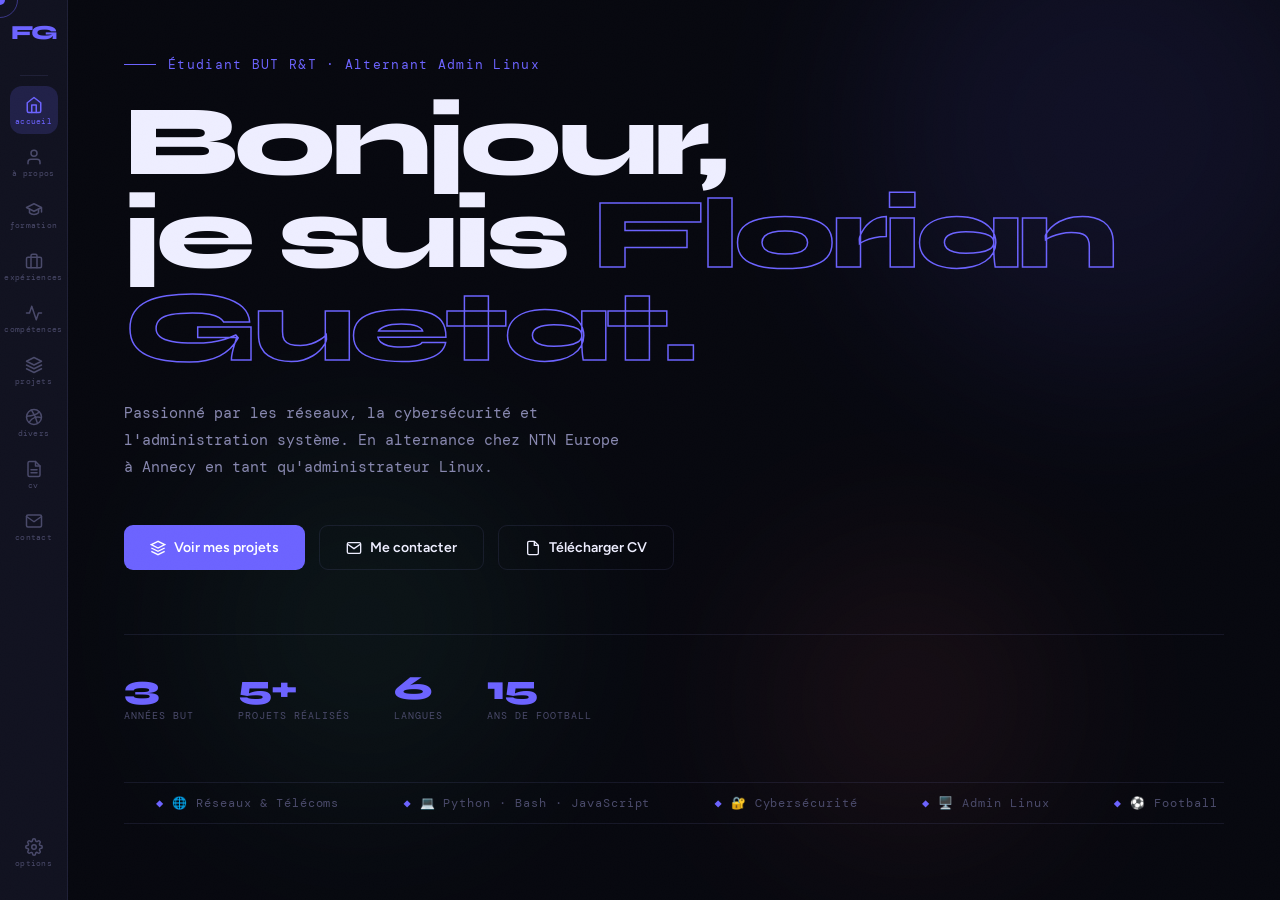
==== commit ec2ec278: "Add files via upload" ====
--- a/pages/accueil.html
+++ b/pages/accueil.html
@@ -94,15 +94,6 @@
       <span class="nav-label" data-key="nav-contact">contact</span>
       <span class="tooltip" data-key="nav-contact">Contact</span>
     </button>
-
-    <!-- Sélecteur de langue -->
-      <button class="lang-btn" onclick="setLang('fr')">FR</button>
-      <button class="lang-btn" onclick="setLang('en')">EN</button>
-      <button class="lang-btn" onclick="setLang('es')">ES</button>
-      <button class="lang-btn" onclick="setLang('de')">DE</button>
-      <button class="lang-btn" onclick="setLang('it')">IT</button>
-      <button class="lang-btn" onclick="setLang('pt')">PT</button>
-    </div>
   </nav>
 
   <!-- ════════════════════════════════════════════
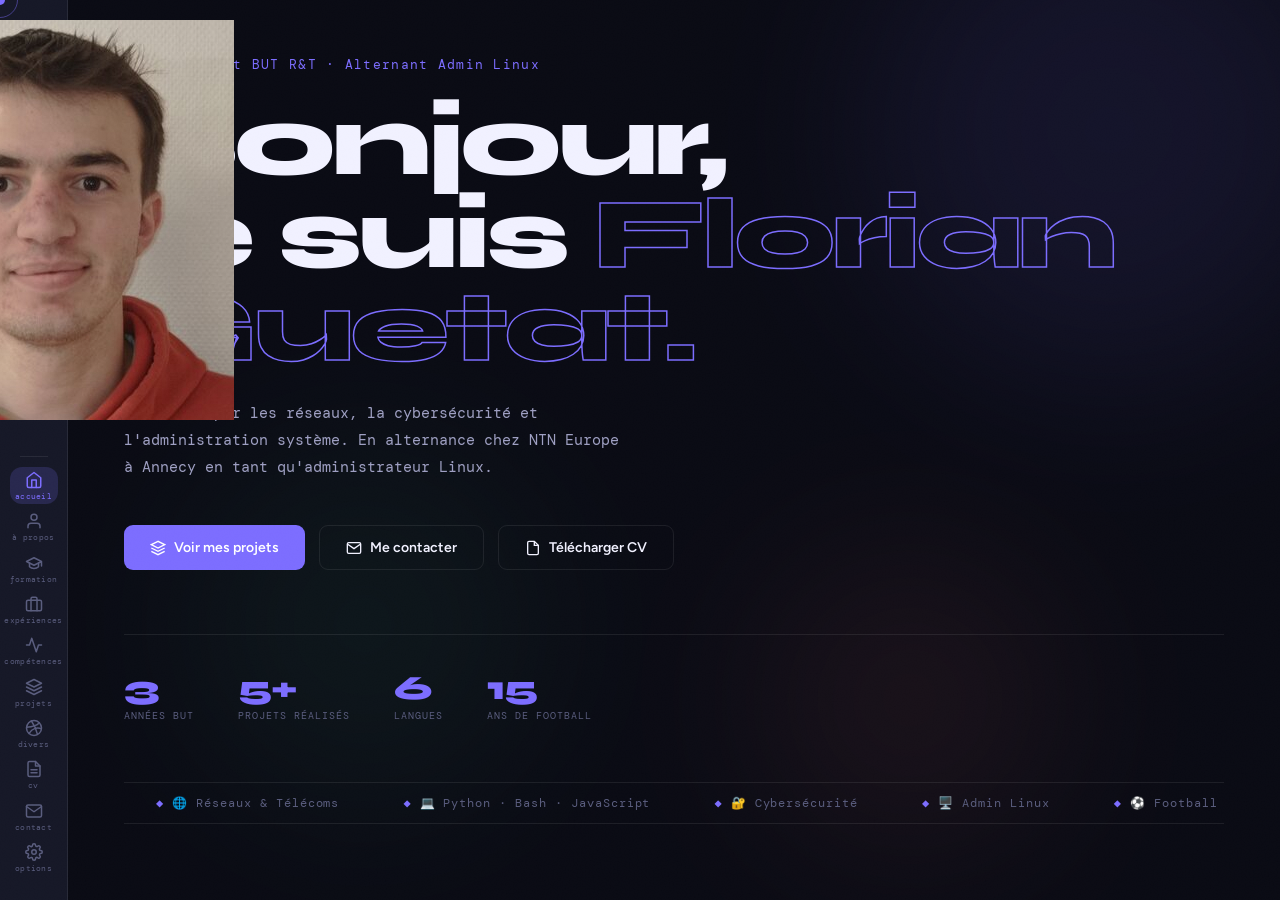
==== commit a2886986: "Add files via upload" ====
--- a/pages/accueil.html
+++ b/pages/accueil.html
@@ -37,7 +37,7 @@
        SIDEBAR — Navigation verticale commune
        ════════════════════════════════════════════ -->
   <nav id="sidebar">
-    <div class="sidebar-logo">FG</div>
+    <div class="sidebar-logo"><img src="../assets/photo.jpg" alt="Florian GUETAT"></div>
     <div class="sidebar-sep"></div>
 
     <!-- Bouton actif = page courante -->
--- a/css/variables.css
+++ b/css/variables.css
@@ -1,144 +1,230 @@
 /* ============================================================
    css/variables.css
    Variables CSS globales avec support de 4 thèmes :
-   - dark        (sombre, par défaut)
-   - light       (clair)
-   - dark-cb     (sombre daltonien — bleu/orange)
-   - light-cb    (clair daltonien — bleu/orange)
-
-   Le thème est appliqué via [data-theme="..."] sur <html>.
+   - dark        (sombre, par défaut) — violet/indigo sur noir
+   - light       (clair) — violet/indigo sur blanc cassé
+   - dark-cb     (sombre daltonien) — cyan/orange sur noir
+   - light-cb    (clair daltonien)  — cyan/orange sur blanc
+
+   Tous les thèmes respectent les ratios WCAG AA (contraste ≥ 4.5:1
+   pour le texte courant, ≥ 3:1 pour le texte large).
+
+   Palettes daltoniennes :
+   On utilise cyan (#0077b6 / #56cfe1) et orange (#f77f00 / #ffb703)
+   à la place de rouge/vert, ce qui est universellement distinguable
+   par les daltoniens deutéranopes et protanopes.
    ============================================================ */
 
-/* ════════════════════════════════════════════════════════════
-   THÈME SOMBRE (par défaut)
+
+/* ════════════════════════════════════════════════════════════
+   🌙 THÈME SOMBRE (par défaut)
    ════════════════════════════════════════════════════════════ */
 :root,
 :root[data-theme="dark"] {
-  --bg:        #07080f;
-  --bg2:       #0d0e1a;
-  --surface:   #111220;
-  --surface2:  #181929;
-
-  --border:    rgba(160, 160, 255, 0.10);
-  --border2:   rgba(160, 160, 255, 0.06);
-
-  --accent:    #6c63ff;
-  --accent-h:  #8a83ff;
-  --accent2:   #ff6b6b;
-  --accent3:   #63ffb8;
-  --accent-rgb: 108, 99, 255;
-
-  --text:      #eeeeff;
-  --text2:     #8888b0;
-  --text3:     #4a4a6a;
-
-  --glow:      rgba(108, 99, 255, 0.12);
-
+  /* Fonds (du plus sombre au plus clair) */
+  --bg:        #0a0b14;   /* Fond global */
+  --bg2:       #11131f;   /* Fond secondaire (inputs) */
+  --surface:   #161827;   /* Cartes */
+  --surface2:  #1e2034;   /* Cartes élevées */
+
+  /* Bordures */
+  --border:    rgba(255, 255, 255, 0.08);
+  --border2:   rgba(255, 255, 255, 0.04);
+
+  /* Accents */
+  --accent:     #7c6dff;  /* Violet principal */
+  --accent-h:   #9d92ff;  /* Violet hover */
+  --accent2:    #ff7a7a;  /* Rouge (alertes, SAE) */
+  --accent3:    #5cf2a8;  /* Vert (résultats) */
+  --accent-rgb: 124, 109, 255;
+  --accent3-rgb: 92, 242, 168;
+  --accent2-rgb: 255, 122, 122;
+
+  /* Texte */
+  --text:      #f1f1ff;   /* Texte principal */
+  --text2:     #9fa0c3;   /* Texte secondaire */
+  --text3:     #5a5d7e;   /* Texte tertiaire */
+
+  /* Effets */
+  --glow:      rgba(124, 109, 255, 0.15);
+  --shadow:    0 24px 60px rgba(0, 0, 0, 0.5);
+  --options-bg: rgba(22, 24, 39, 0.95);
+
+  /* Géométrie */
   --radius:    14px;
   --radius-sm: 8px;
   --transition: 0.22s cubic-bezier(0.4, 0, 0.2, 1);
-
-  --options-bg: rgba(17, 18, 32, 0.94);
-}
-
-/* ════════════════════════════════════════════════════════════
-   THÈME CLAIR
-   Palette inversée, texte sombre sur fond clair.
+}
+
+
+/* ════════════════════════════════════════════════════════════
+   ☀️ THÈME CLAIR
+   Fond blanc cassé, accent violet plus saturé pour lisibilité.
    ════════════════════════════════════════════════════════════ */
 :root[data-theme="light"] {
-  --bg:        #f6f6fb;
-  --bg2:       #eeeef5;
+  /* Fonds */
+  --bg:        #f5f6fb;   /* Beige très clair */
+  --bg2:       #ebeef5;   /* Inputs */
+  --surface:   #ffffff;   /* Cartes blanches */
+  --surface2:  #f8f9fd;   /* Cartes alternées */
+
+  /* Bordures */
+  --border:    rgba(30, 30, 60, 0.10);
+  --border2:   rgba(30, 30, 60, 0.05);
+
+  /* Accents — plus saturés pour bon contraste sur blanc */
+  --accent:     #5d4dd6;  /* Violet contraste 5.8:1 sur blanc */
+  --accent-h:   #4a3bbf;  /* Violet hover plus foncé */
+  --accent2:    #d04646;  /* Rouge contraste 5.5:1 */
+  --accent3:    #15945e;  /* Vert contraste 4.6:1 */
+  --accent-rgb: 93, 77, 214;
+  --accent3-rgb: 21, 148, 94;
+  --accent2-rgb: 208, 70, 70;
+
+  /* Texte — contraste optimal */
+  --text:      #1a1d2e;   /* Noir bleuté contraste 14:1 */
+  --text2:     #525574;   /* Gris contraste 7:1 */
+  --text3:     #8a8da8;   /* Gris clair contraste 4:1 (labels) */
+
+  /* Effets */
+  --glow:      rgba(93, 77, 214, 0.08);
+  --shadow:    0 20px 50px rgba(30, 30, 60, 0.12);
+  --options-bg: rgba(255, 255, 255, 0.97);
+}
+
+
+/* ════════════════════════════════════════════════════════════
+   🎨 THÈME DALTONIEN SOMBRE
+   Palette cyan + orange (universellement distinguable).
+   Pas de rouge/vert dans les éléments porteurs de sens.
+   ════════════════════════════════════════════════════════════ */
+:root[data-theme="dark-cb"] {
+  /* Fonds — neutres bleutés (pas verts) */
+  --bg:        #0a0e16;
+  --bg2:       #121723;
+  --surface:   #181d2c;
+  --surface2:  #1f2538;
+
+  /* Bordures */
+  --border:    rgba(180, 210, 255, 0.10);
+  --border2:   rgba(180, 210, 255, 0.05);
+
+  /* Accents — cyan vif + orange chaud */
+  --accent:     #56cfe1;  /* Cyan vif — contraste 9:1 */
+  --accent-h:   #80dee9;  /* Cyan clair */
+  --accent2:    #ff9b3d;  /* Orange — pour "alerte/SAE" */
+  --accent3:    #ffd166;  /* Jaune doré — pour "succès" */
+  --accent-rgb: 86, 207, 225;
+  --accent3-rgb: 255, 209, 102;
+  --accent2-rgb: 255, 155, 61;
+
+  /* Texte — légère teinte cyan pour cohérence */
+  --text:      #f0f6ff;
+  --text2:     #a0aec8;
+  --text3:     #5e6a85;
+
+  /* Effets */
+  --glow:      rgba(86, 207, 225, 0.14);
+  --shadow:    0 24px 60px rgba(0, 0, 0, 0.5);
+  --options-bg: rgba(24, 29, 44, 0.95);
+}
+
+
+/* ════════════════════════════════════════════════════════════
+   🎨 THÈME DALTONIEN CLAIR
+   Cyan profond + orange foncé pour contraste sur blanc.
+   ════════════════════════════════════════════════════════════ */
+:root[data-theme="light-cb"] {
+  /* Fonds */
+  --bg:        #f4f7fc;
+  --bg2:       #e9eef7;
   --surface:   #ffffff;
-  --surface2:  #f0f0f8;
-
-  --border:    rgba(20, 20, 60, 0.10);
-  --border2:   rgba(20, 20, 60, 0.06);
-
-  --accent:    #5a52e6;
-  --accent-h:  #7a72ff;
-  --accent2:   #e85a5a;
-  --accent3:   #2bc188;
-  --accent-rgb: 90, 82, 230;
-
-  --text:      #15152b;
-  --text2:     #555575;
-  --text3:     #9090b0;
-
-  --glow:      rgba(90, 82, 230, 0.10);
-
-  --options-bg: rgba(255, 255, 255, 0.95);
-}
-
-/* ════════════════════════════════════════════════════════════
-   THÈME SOMBRE DALTONIEN
-   Palette bleu/orange : safe pour deutéranopie & protanopie.
-   On retire le rouge/vert au profit du bleu et de l'orange.
-   ════════════════════════════════════════════════════════════ */
-:root[data-theme="dark-cb"] {
-  --bg:        #08090e;
-  --bg2:       #0e0f1a;
-  --surface:   #121426;
-  --surface2:  #1b1d33;
-
-  --border:    rgba(180, 200, 255, 0.12);
-  --border2:   rgba(180, 200, 255, 0.07);
-
-  /* Bleu vif (principal) */
-  --accent:    #4ea3ff;
-  --accent-h:  #7cbcff;
-  /* Orange (remplace le rouge) */
-  --accent2:   #ff9f1c;
-  /* Jaune doré (remplace le vert) */
-  --accent3:   #ffd166;
-  --accent-rgb: 78, 163, 255;
-
-  --text:      #eef4ff;
-  --text2:     #92a3c4;
-  --text3:     #5a6680;
-
-  --glow:      rgba(78, 163, 255, 0.14);
-
-  --options-bg: rgba(18, 20, 38, 0.94);
-}
-
-/* ════════════════════════════════════════════════════════════
-   THÈME CLAIR DALTONIEN
-   ════════════════════════════════════════════════════════════ */
-:root[data-theme="light-cb"] {
-  --bg:        #f5f7fc;
-  --bg2:       #eaeef7;
-  --surface:   #ffffff;
-  --surface2:  #eef2fa;
-
-  --border:    rgba(10, 30, 80, 0.12);
-  --border2:   rgba(10, 30, 80, 0.06);
-
-  --accent:    #0962d8;
-  --accent-h:  #2980e8;
-  --accent2:   #e07a00;
-  --accent3:   #b8860b;
-  --accent-rgb: 9, 98, 216;
-
-  --text:      #0e1a30;
-  --text2:     #4a5570;
-  --text3:     #8895af;
-
-  --glow:      rgba(9, 98, 216, 0.10);
-
-  --options-bg: rgba(255, 255, 255, 0.95);
-}
+  --surface2:  #f6f9fd;
+
+  /* Bordures */
+  --border:    rgba(10, 40, 90, 0.10);
+  --border2:   rgba(10, 40, 90, 0.05);
+
+  /* Accents — versions foncées pour bon contraste sur blanc */
+  --accent:     #0077b6;  /* Cyan profond — contraste 5.6:1 */
+  --accent-h:   #005f92;  /* Cyan plus foncé pour hover */
+  --accent2:    #c45200;  /* Orange foncé — contraste 5:1 */
+  --accent3:    #946800;  /* Or foncé — contraste 5:1 */
+  --accent-rgb: 0, 119, 182;
+  --accent3-rgb: 148, 104, 0;
+  --accent2-rgb: 196, 82, 0;
+
+  /* Texte */
+  --text:      #0f1d33;
+  --text2:     #4a5670;
+  --text3:     #8290ab;
+
+  /* Effets */
+  --glow:      rgba(0, 119, 182, 0.08);
+  --shadow:    0 20px 50px rgba(10, 40, 90, 0.12);
+  --options-bg: rgba(255, 255, 255, 0.97);
+}
+
 
 /* ════════════════════════════════════════════════════════════
    TRANSITION DOUCE LORS DU CHANGEMENT DE THÈME
-   Toutes les surfaces principales transitent sur 0.4s.
-   ════════════════════════════════════════════════════════════ */
-html, body, .card, .nav-btn, .btn,
+   Toutes les surfaces transitionnent sur 0.4s ease.
+   ════════════════════════════════════════════════════════════ */
+html, body,
+.card, .nav-btn, .btn,
 .avatar-card, .xp-card, .proj-card, .divers-card,
-.quality-card, .soft-card, .tl-card, .skill-bar,
+.quality-card, .soft-card, .tl-card, .skill-bar, .skill-fill,
 .contact-info-card, .contact-form-card, .cv-preview,
-.cv-download-hero, .bio-text, .options-panel, .options-btn,
-.form-input, .form-textarea {
-  transition: background-color 0.4s ease,
-              color           0.4s ease,
-              border-color    0.4s ease;
-}
+.cv-download-hero, .bio-text,
+.options-panel, .options-btn,
+.lang-opt, .theme-opt,
+.form-input, .form-textarea,
+.tag, .tag-accent, .tag-green, .tag-red {
+  transition: background-color 0.35s ease,
+              color           0.35s ease,
+              border-color    0.35s ease,
+              box-shadow      0.35s ease;
+}
+
+
+/* ════════════════════════════════════════════════════════════
+   AJUSTEMENTS SPÉCIFIQUES PAR THÈME
+   Couleurs et opacités qui doivent changer selon le contexte.
+   ════════════════════════════════════════════════════════════ */
+
+/* ── Thèmes CLAIRS : ajuster les opacités des orbes et bruit ── */
+:root[data-theme="light"] .hero-orb,
+:root[data-theme="light-cb"] .hero-orb {
+  /* Sur fond clair, on monte l'opacité pour qu'elles soient visibles */
+  opacity: 0.18 !important;
+  filter: blur(110px); /* Plus de flou pour rester subtil */
+}
+
+/* Sur thèmes clairs, le bruit (noise) doit être très discret */
+:root[data-theme="light"] body::after,
+:root[data-theme="light-cb"] body::after {
+  opacity: 0.2;
+}
+
+/* Scrollbar adaptée aux thèmes clairs */
+:root[data-theme="light"] ::-webkit-scrollbar-thumb,
+:root[data-theme="light-cb"] ::-webkit-scrollbar-thumb {
+  background: rgba(0, 0, 0, 0.18);
+}
+:root[data-theme="light"] ::-webkit-scrollbar-thumb:hover,
+:root[data-theme="light-cb"] ::-webkit-scrollbar-thumb:hover {
+  background: rgba(0, 0, 0, 0.3);
+}
+
+/* Ombre portée plus marquée sur thèmes clairs pour la profondeur */
+:root[data-theme="light"]    .options-panel,
+:root[data-theme="light-cb"] .options-panel {
+  box-shadow: 0 24px 60px rgba(20, 30, 80, 0.18);
+  border: 1px solid rgba(20, 30, 80, 0.12);
+}
+
+/* Curseur personnalisé : sur fond clair, mieux contrasté */
+:root[data-theme="light"] #cursor,
+:root[data-theme="light-cb"] #cursor {
+  mix-blend-mode: multiply; /* Plus visible sur fond clair */
+}
--- a/css/base.css
+++ b/css/base.css
@@ -64,7 +64,7 @@
   border-radius: 3px;
 }
 ::-webkit-scrollbar-thumb:hover {
-  background: rgba(108, 99, 255, 0.4);
+  background: rgba(var(--accent-rgb), 0.4);
 }
 
 /* ── Curseur personnalisé ────────────────────────────────── */
--- a/css/layout.css
+++ b/css/layout.css
@@ -79,7 +79,7 @@
 
 /* État actif (page courante) */
 .nav-btn.active {
-  background: rgba(108, 99, 255, 0.18);
+  background: rgba(var(--accent-rgb), 0.18);
   color: var(--accent);
 }
 
--- a/css/components.css
+++ b/css/components.css
@@ -14,7 +14,7 @@
 }
 
 .card:hover {
-  border-color: rgba(108, 99, 255, 0.3);
+  border-color: rgba(var(--accent-rgb), 0.3);
   transform: translateY(-2px);
 }
 
@@ -40,23 +40,23 @@
 
 /* Variante accent (violet) */
 .tag-accent {
-  border-color: rgba(108, 99, 255, 0.5);
-  color: var(--accent);
-  background: rgba(108, 99, 255, 0.08);
-}
-
-/* Variante succès (vert menthe) */
+  border-color: rgba(var(--accent-rgb), 0.5);
+  color: var(--accent);
+  background: rgba(var(--accent-rgb), 0.08);
+}
+
+/* Variante succès (utilise --accent3, vert ou jaune doré selon thème) */
 .tag-green {
-  border-color: rgba(99, 255, 184, 0.4);
+  border-color: rgba(var(--accent3-rgb), 0.4);
   color: var(--accent3);
-  background: rgba(99, 255, 184, 0.06);
-}
-
-/* Variante danger (rouge) */
+  background: rgba(var(--accent3-rgb), 0.06);
+}
+
+/* Variante alerte (utilise --accent2, rouge ou orange selon thème) */
 .tag-red {
-  border-color: rgba(255, 107, 107, 0.4);
+  border-color: rgba(var(--accent2-rgb), 0.4);
   color: var(--accent2);
-  background: rgba(255, 107, 107, 0.06);
+  background: rgba(var(--accent2-rgb), 0.06);
 }
 
 /* ── Boutons ─────────────────────────────────────────────── */
@@ -84,7 +84,7 @@
 .btn-primary:hover {
   background: var(--accent-h);
   transform: translateY(-2px);
-  box-shadow: 0 8px 28px rgba(108, 99, 255, 0.35);
+  box-shadow: 0 8px 28px rgba(var(--accent-rgb), 0.35);
 }
 
 /* Bouton fantôme (bordure seulement) */
@@ -235,7 +235,7 @@
 .form-submit:hover {
   background: var(--accent-h);
   transform: translateY(-2px);
-  box-shadow: 0 8px 28px rgba(108, 99, 255, 0.3);
+  box-shadow: 0 8px 28px rgba(var(--accent-rgb), 0.3);
 }
 
 /* Message de retour sous le formulaire */
--- a/css/pages.css
+++ b/css/pages.css
@@ -205,7 +205,7 @@
   position: absolute;
   inset: -5px;
   border-radius: 50%;
-  border: 1px dashed rgba(108, 99, 255, 0.4);
+  border: 1px dashed rgba(var(--accent-rgb), 0.4);
   animation: spin 10s linear infinite;
 }
 
@@ -288,7 +288,7 @@
 }
 
 .quality-card:hover {
-  border-color: rgba(108, 99, 255, 0.35);
+  border-color: rgba(var(--accent-rgb), 0.35);
   transform: translateY(-3px);
 }
 
@@ -367,7 +367,7 @@
   transition: border-color var(--transition);
 }
 
-.tl-card:hover { border-color: rgba(108, 99, 255, 0.3); }
+.tl-card:hover { border-color: rgba(var(--accent-rgb), 0.3); }
 
 .tl-loc {
   font-family: 'DM Mono', monospace;
@@ -396,7 +396,7 @@
 }
 
 .xp-card:hover {
-  border-color: rgba(108, 99, 255, 0.3);
+  border-color: rgba(var(--accent-rgb), 0.3);
   transform: translateY(-2px);
 }
 
@@ -406,7 +406,7 @@
   height: 48px;
   border-radius: 12px;
   background: var(--glow);
-  border: 1px solid rgba(108, 99, 255, 0.2);
+  border: 1px solid rgba(var(--accent-rgb), 0.2);
   display: flex;
   align-items: center;
   justify-content: center;
@@ -434,7 +434,7 @@
   font-size: 10px;
   padding: 2px 9px;
   border-radius: 100px;
-  border: 1px solid rgba(108, 99, 255, 0.4);
+  border: 1px solid rgba(var(--accent-rgb), 0.4);
   color: var(--accent);
 }
 
@@ -469,7 +469,7 @@
 }
 
 .soft-card:hover {
-  border-color: rgba(108, 99, 255, 0.3);
+  border-color: rgba(var(--accent-rgb), 0.3);
   transform: translateY(-2px);
 }
 
@@ -513,7 +513,7 @@
 }
 
 .proj-card:hover {
-  border-color: rgba(108, 99, 255, 0.3);
+  border-color: rgba(var(--accent-rgb), 0.3);
   transform: translateY(-3px);
 }
 
@@ -546,8 +546,8 @@
   align-items: center;
   gap: 8px;
   padding: 10px 14px;
-  background: rgba(99, 255, 184, 0.05);
-  border: 1px solid rgba(99, 255, 184, 0.15);
+  background: rgba(var(--accent3-rgb), 0.05);
+  border: 1px solid rgba(var(--accent3-rgb), 0.15);
   border-radius: 8px;
   font-family: 'DM Mono', monospace;
   font-size: 12px;
@@ -579,7 +579,7 @@
 }
 
 .divers-card:hover {
-  border-color: rgba(108, 99, 255, 0.3);
+  border-color: rgba(var(--accent-rgb), 0.3);
   transform: translateY(-2px);
 }
 
@@ -639,7 +639,7 @@
   content: '';
   position: absolute;
   inset: 0;
-  background: radial-gradient(ellipse at 50% 0%, rgba(108, 99, 255, 0.12), transparent 60%);
+  background: radial-gradient(ellipse at 50% 0%, rgba(var(--accent-rgb), 0.12), transparent 60%);
   pointer-events: none;
 }
 
@@ -767,7 +767,7 @@
   height: 42px;
   border-radius: 10px;
   background: var(--glow);
-  border: 1px solid rgba(108, 99, 255, 0.2);
+  border: 1px solid rgba(var(--accent-rgb), 0.2);
   display: flex;
   align-items: center;
   justify-content: center;
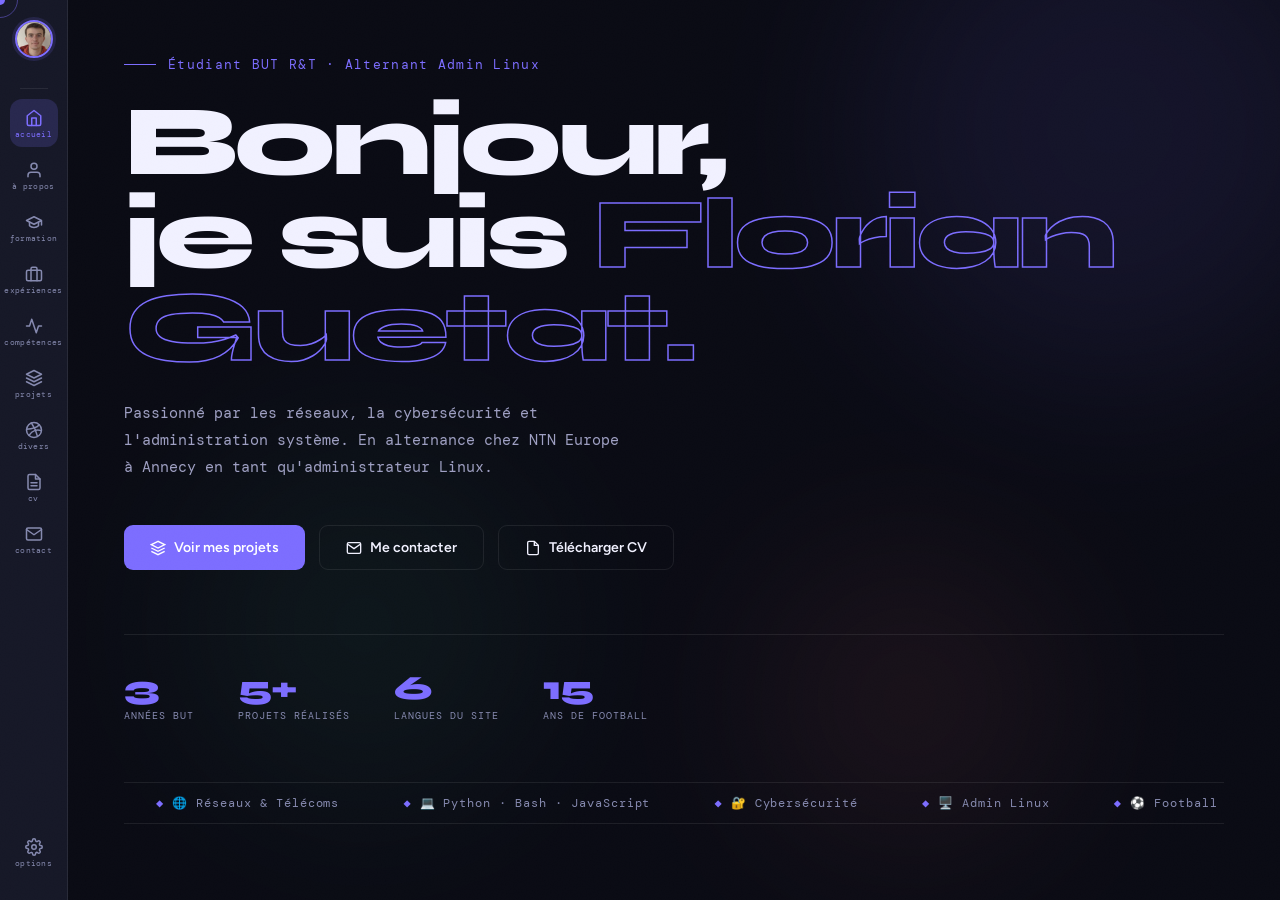
==== commit 1d7f2ec3: "Add files via upload" ====
--- a/pages/accueil.html
+++ b/pages/accueil.html
@@ -9,13 +9,58 @@
 <head>
   <meta charset="UTF-8">
   <meta name="viewport" content="width=device-width, initial-scale=1.0">
-  <title>Accueil | Florian GUETAT</title>
-
-  <!-- Google Fonts : Syne (titres) + DM Mono (étiquettes) + Figtree (corps) -->
+  <!-- Applique le thème + la langue AVANT le rendu CSS (évite tout flash) -->
+  <script>
+    (function () {
+      try {
+        var t = localStorage.getItem("portfolio-theme") || "dark";
+        document.documentElement.setAttribute("data-theme", t);
+        var l = localStorage.getItem("portfolio-lang");
+        if (l) document.documentElement.setAttribute("lang", l);
+      } catch (e) {}
+    })();
+  </script>
+  <title data-key="doctitle-accueil">Accueil | Florian GUETAT</title>
+  <meta name="description" content="Portfolio de Florian Guetat, étudiant en BUT Réseaux &amp; Télécommunications et alternant administrateur système Linux chez NTN Europe à Annecy. Réseaux, cybersécurité et administration système.">
+  <meta name="author" content="Florian Guetat">
+  <meta name="robots" content="index, follow">
+  <meta name="theme-color" content="#0a0b14">
+  <link rel="canonical" href="accueil.html">
+  <!-- Favicon -->
+  <link rel="icon" type="image/svg+xml" href="../assets/favicon.svg">
+  <link rel="apple-touch-icon" href="../assets/photo.jpg">
+  <!-- Open Graph / reseaux sociaux -->
+  <meta property="og:type" content="website">
+  <meta property="og:site_name" content="Florian Guetat - Portfolio">
+  <meta property="og:title" content="Accueil | Florian GUETAT">
+  <meta property="og:description" content="Portfolio de Florian Guetat, étudiant en BUT Réseaux &amp; Télécommunications et alternant administrateur système Linux chez NTN Europe à Annecy. Réseaux, cybersécurité et administration système.">
+  <meta property="og:url" content="accueil.html">
+  <meta property="og:image" content="../assets/photo.jpg">
+  <meta property="og:locale" content="fr_FR">
+  <meta name="twitter:card" content="summary_large_image">
+  <meta name="twitter:title" content="Accueil | Florian GUETAT">
+  <meta name="twitter:description" content="Portfolio de Florian Guetat, étudiant en BUT Réseaux &amp; Télécommunications et alternant administrateur système Linux chez NTN Europe à Annecy. Réseaux, cybersécurité et administration système.">
+  <meta name="twitter:image" content="../assets/photo.jpg">
+  <!-- Donnees structurees (SEO) -->
+  <script type="application/ld+json">
+  {
+    "@context": "https://schema.org",
+    "@type": "Person",
+    "name": "Florian Guetat",
+    "jobTitle": "Administrateur systeme Linux (alternant) / Etudiant BUT Reseaux & Telecommunications",
+    "url": "accueil.html",
+    "image": "../assets/photo.jpg",
+    "email": "Florian.GUETAT@etu.uca.fr",
+    "worksFor": { "@type": "Organization", "name": "NTN Europe" },
+    "alumniOf": { "@type": "CollegeOrUniversity", "name": "IUT d'Aubiere - Universite Clermont Auvergne" },
+    "knowsLanguage": ["fr", "en", "es"],
+    "sameAs": ["https://www.linkedin.com/in/florian-guetat-3732372a9/"]
+  }
+  </script>
+  <!-- Google Fonts : Syne (titres) + DM Mono (etiquettes) + Figtree (corps) -->
   <link rel="preconnect" href="https://fonts.googleapis.com">
   <link rel="preconnect" href="https://fonts.gstatic.com" crossorigin>
   <link href="https://fonts.googleapis.com/css2?family=Syne:wght@400;600;700;800&family=DM+Mono:wght@300;400&family=Figtree:wght@400;500;600;700&display=swap" rel="stylesheet">
-
   <!-- Feuilles de styles (ordre important) -->
   <link rel="stylesheet" href="../css/variables.css">
   <link rel="stylesheet" href="../css/base.css">
@@ -23,6 +68,8 @@
   <link rel="stylesheet" href="../css/components.css">
   <link rel="stylesheet" href="../css/pages.css">
   <link rel="stylesheet" href="../css/options.css">
+  <!-- URLs canoniques / partage calculees automatiquement (independant du nom du dossier) -->
+  <script defer src="../js/seo.js"></script>
 </head>
 <body>
 
@@ -42,55 +89,55 @@
 
     <!-- Bouton actif = page courante -->
     <button class="nav-btn active" data-page="accueil" onclick="goTo('accueil.html')" title="Accueil">
-      <svg xmlns="http://www.w3.org/2000/svg" viewBox="0 0 24 24" fill="none" stroke="currentColor" stroke-width="2" stroke-linecap="round" stroke-linejoin="round"><path d="M3 9l9-7 9 7v11a2 2 0 0 1-2 2H5a2 2 0 0 1-2-2z"/><polyline points="9 22 9 12 15 12 15 22"/></svg>
+      <svg aria-hidden="true" focusable="false" xmlns="http://www.w3.org/2000/svg" viewBox="0 0 24 24" fill="none" stroke="currentColor" stroke-width="2" stroke-linecap="round" stroke-linejoin="round"><path d="M3 9l9-7 9 7v11a2 2 0 0 1-2 2H5a2 2 0 0 1-2-2z"/><polyline points="9 22 9 12 15 12 15 22"/></svg>
       <span class="nav-label" data-key="nav-accueil">accueil</span>
       <span class="tooltip" data-key="nav-accueil">Accueil</span>
     </button>
 
     <button class="nav-btn" data-page="apropos" onclick="goTo('apropos.html')" title="À propos">
-      <svg xmlns="http://www.w3.org/2000/svg" viewBox="0 0 24 24" fill="none" stroke="currentColor" stroke-width="2" stroke-linecap="round" stroke-linejoin="round"><path d="M20 21v-2a4 4 0 0 0-4-4H8a4 4 0 0 0-4 4v2"/><circle cx="12" cy="7" r="4"/></svg>
+      <svg aria-hidden="true" focusable="false" xmlns="http://www.w3.org/2000/svg" viewBox="0 0 24 24" fill="none" stroke="currentColor" stroke-width="2" stroke-linecap="round" stroke-linejoin="round"><path d="M20 21v-2a4 4 0 0 0-4-4H8a4 4 0 0 0-4 4v2"/><circle cx="12" cy="7" r="4"/></svg>
       <span class="nav-label" data-key="nav-apropos">à propos</span>
       <span class="tooltip" data-key="nav-apropos">À propos</span>
     </button>
 
     <button class="nav-btn" data-page="formation" onclick="goTo('formation.html')" title="Formation">
-      <svg xmlns="http://www.w3.org/2000/svg" viewBox="0 0 24 24" fill="none" stroke="currentColor" stroke-width="2" stroke-linecap="round" stroke-linejoin="round"><path d="M22 10v6M2 10l10-5 10 5-10 5z"/><path d="M6 12v5c3 3 9 3 12 0v-5"/></svg>
+      <svg aria-hidden="true" focusable="false" xmlns="http://www.w3.org/2000/svg" viewBox="0 0 24 24" fill="none" stroke="currentColor" stroke-width="2" stroke-linecap="round" stroke-linejoin="round"><path d="M22 10v6M2 10l10-5 10 5-10 5z"/><path d="M6 12v5c3 3 9 3 12 0v-5"/></svg>
       <span class="nav-label" data-key="nav-formation">formation</span>
       <span class="tooltip" data-key="nav-formation">Formation</span>
     </button>
 
     <button class="nav-btn" data-page="experiences" onclick="goTo('experiences.html')" title="Expériences">
-      <svg xmlns="http://www.w3.org/2000/svg" viewBox="0 0 24 24" fill="none" stroke="currentColor" stroke-width="2" stroke-linecap="round" stroke-linejoin="round"><rect x="2" y="7" width="20" height="14" rx="2"/><path d="M16 21V5a2 2 0 0 0-2-2h-4a2 2 0 0 0-2 2v16"/></svg>
+      <svg aria-hidden="true" focusable="false" xmlns="http://www.w3.org/2000/svg" viewBox="0 0 24 24" fill="none" stroke="currentColor" stroke-width="2" stroke-linecap="round" stroke-linejoin="round"><rect x="2" y="7" width="20" height="14" rx="2"/><path d="M16 21V5a2 2 0 0 0-2-2h-4a2 2 0 0 0-2 2v16"/></svg>
       <span class="nav-label" data-key="nav-exp">expériences</span>
       <span class="tooltip" data-key="nav-exp">Expériences</span>
     </button>
 
     <button class="nav-btn" data-page="competences" onclick="goTo('competences.html')" title="Compétences">
-      <svg xmlns="http://www.w3.org/2000/svg" viewBox="0 0 24 24" fill="none" stroke="currentColor" stroke-width="2" stroke-linecap="round" stroke-linejoin="round"><polyline points="22 12 18 12 15 21 9 3 6 12 2 12"/></svg>
+      <svg aria-hidden="true" focusable="false" xmlns="http://www.w3.org/2000/svg" viewBox="0 0 24 24" fill="none" stroke="currentColor" stroke-width="2" stroke-linecap="round" stroke-linejoin="round"><polyline points="22 12 18 12 15 21 9 3 6 12 2 12"/></svg>
       <span class="nav-label" data-key="nav-comp">compétences</span>
       <span class="tooltip" data-key="nav-comp">Compétences</span>
     </button>
 
     <button class="nav-btn" data-page="projets" onclick="goTo('projets.html')" title="Projets">
-      <svg xmlns="http://www.w3.org/2000/svg" viewBox="0 0 24 24" fill="none" stroke="currentColor" stroke-width="2" stroke-linecap="round" stroke-linejoin="round"><polygon points="12 2 2 7 12 12 22 7 12 2"/><polyline points="2 17 12 22 22 17"/><polyline points="2 12 12 17 22 12"/></svg>
+      <svg aria-hidden="true" focusable="false" xmlns="http://www.w3.org/2000/svg" viewBox="0 0 24 24" fill="none" stroke="currentColor" stroke-width="2" stroke-linecap="round" stroke-linejoin="round"><polygon points="12 2 2 7 12 12 22 7 12 2"/><polyline points="2 17 12 22 22 17"/><polyline points="2 12 12 17 22 12"/></svg>
       <span class="nav-label" data-key="nav-projets">projets</span>
       <span class="tooltip" data-key="nav-projets">Projets</span>
     </button>
 
     <button class="nav-btn" data-page="divers" onclick="goTo('divers.html')" title="Divers">
-      <svg xmlns="http://www.w3.org/2000/svg" viewBox="0 0 24 24" fill="none" stroke="currentColor" stroke-width="2" stroke-linecap="round" stroke-linejoin="round"><circle cx="12" cy="12" r="10"/><path d="M8.56 2.75c4.37 6.03 6.02 9.42 8.03 17.72m2.54-15.38c-3.72 4.35-8.94 5.66-16.88 5.85m19.5 1.9c-3.5-.93-6.63-.82-8.94 0-2.58.92-5.01 2.86-7.44 6.32"/></svg>
+      <svg aria-hidden="true" focusable="false" xmlns="http://www.w3.org/2000/svg" viewBox="0 0 24 24" fill="none" stroke="currentColor" stroke-width="2" stroke-linecap="round" stroke-linejoin="round"><circle cx="12" cy="12" r="10"/><path d="M8.56 2.75c4.37 6.03 6.02 9.42 8.03 17.72m2.54-15.38c-3.72 4.35-8.94 5.66-16.88 5.85m19.5 1.9c-3.5-.93-6.63-.82-8.94 0-2.58.92-5.01 2.86-7.44 6.32"/></svg>
       <span class="nav-label" data-key="nav-divers">divers</span>
       <span class="tooltip" data-key="nav-divers">Divers</span>
     </button>
 
     <button class="nav-btn" data-page="cv" onclick="goTo('cv.html')" title="CV">
-      <svg xmlns="http://www.w3.org/2000/svg" viewBox="0 0 24 24" fill="none" stroke="currentColor" stroke-width="2" stroke-linecap="round" stroke-linejoin="round"><path d="M14 2H6a2 2 0 0 0-2 2v16a2 2 0 0 0 2 2h12a2 2 0 0 0 2-2V8z"/><polyline points="14 2 14 8 20 8"/><line x1="16" y1="13" x2="8" y2="13"/><line x1="16" y1="17" x2="8" y2="17"/></svg>
+      <svg aria-hidden="true" focusable="false" xmlns="http://www.w3.org/2000/svg" viewBox="0 0 24 24" fill="none" stroke="currentColor" stroke-width="2" stroke-linecap="round" stroke-linejoin="round"><path d="M14 2H6a2 2 0 0 0-2 2v16a2 2 0 0 0 2 2h12a2 2 0 0 0 2-2V8z"/><polyline points="14 2 14 8 20 8"/><line x1="16" y1="13" x2="8" y2="13"/><line x1="16" y1="17" x2="8" y2="17"/></svg>
       <span class="nav-label">cv</span>
       <span class="tooltip">CV</span>
     </button>
 
     <button class="nav-btn" data-page="contact" onclick="goTo('contact.html')" title="Contact">
-      <svg xmlns="http://www.w3.org/2000/svg" viewBox="0 0 24 24" fill="none" stroke="currentColor" stroke-width="2" stroke-linecap="round" stroke-linejoin="round"><path d="M4 4h16c1.1 0 2 .9 2 2v12c0 1.1-.9 2-2 2H4c-1.1 0-2-.9-2-2V6c0-1.1.9-2 2-2z"/><polyline points="22,6 12,13 2,6"/></svg>
+      <svg aria-hidden="true" focusable="false" xmlns="http://www.w3.org/2000/svg" viewBox="0 0 24 24" fill="none" stroke="currentColor" stroke-width="2" stroke-linecap="round" stroke-linejoin="round"><path d="M4 4h16c1.1 0 2 .9 2 2v12c0 1.1-.9 2-2 2H4c-1.1 0-2-.9-2-2V6c0-1.1.9-2 2-2z"/><polyline points="22,6 12,13 2,6"/></svg>
       <span class="nav-label" data-key="nav-contact">contact</span>
       <span class="tooltip" data-key="nav-contact">Contact</span>
     </button>
@@ -132,17 +179,17 @@
         <!-- Boutons d'action -->
         <div class="hero-actions">
           <button class="btn btn-primary" onclick="goTo('projets.html')">
-            <svg width="16" height="16" viewBox="0 0 24 24" fill="none" stroke="currentColor" stroke-width="2"><polygon points="12 2 2 7 12 12 22 7 12 2"/><polyline points="2 17 12 22 22 17"/><polyline points="2 12 12 17 22 12"/></svg>
+            <svg aria-hidden="true" focusable="false" width="16" height="16" viewBox="0 0 24 24" fill="none" stroke="currentColor" stroke-width="2"><polygon points="12 2 2 7 12 12 22 7 12 2"/><polyline points="2 17 12 22 22 17"/><polyline points="2 12 12 17 22 12"/></svg>
             <span data-key="btn-projets">Voir mes projets</span>
           </button>
           <button class="btn btn-ghost" onclick="goTo('contact.html')">
-            <svg width="16" height="16" viewBox="0 0 24 24" fill="none" stroke="currentColor" stroke-width="2"><path d="M4 4h16c1.1 0 2 .9 2 2v12c0 1.1-.9 2-2 2H4c-1.1 0-2-.9-2-2V6c0-1.1.9-2 2-2z"/><polyline points="22,6 12,13 2,6"/></svg>
+            <svg aria-hidden="true" focusable="false" width="16" height="16" viewBox="0 0 24 24" fill="none" stroke="currentColor" stroke-width="2"><path d="M4 4h16c1.1 0 2 .9 2 2v12c0 1.1-.9 2-2 2H4c-1.1 0-2-.9-2-2V6c0-1.1.9-2 2-2z"/><polyline points="22,6 12,13 2,6"/></svg>
             <span data-key="btn-contact">Me contacter</span>
           </button>
           <a class="btn btn-ghost"
-             href="https://florianguetat.github.io/portfolio/cv/Curriculum%20Vitae%20Florian%20GUETAT.pdf"
+             href="../assets/cv/CV-Florian-GUETAT.pdf"
              target="_blank" rel="noopener">
-            <svg width="16" height="16" viewBox="0 0 24 24" fill="none" stroke="currentColor" stroke-width="2"><path d="M14 2H6a2 2 0 0 0-2 2v16a2 2 0 0 0 2 2h12a2 2 0 0 0 2-2V8z"/><polyline points="14 2 14 8 20 8"/></svg>
+            <svg aria-hidden="true" focusable="false" width="16" height="16" viewBox="0 0 24 24" fill="none" stroke="currentColor" stroke-width="2"><path d="M14 2H6a2 2 0 0 0-2 2v16a2 2 0 0 0 2 2h12a2 2 0 0 0 2-2V8z"/><polyline points="14 2 14 8 20 8"/></svg>
             <span data-key="btn-cv">Télécharger CV</span>
           </a>
         </div>
--- a/css/variables.css
+++ b/css/variables.css
@@ -43,7 +43,7 @@
   /* Texte */
   --text:      #f1f1ff;   /* Texte principal */
   --text2:     #9fa0c3;   /* Texte secondaire */
-  --text3:     #5a5d7e;   /* Texte tertiaire */
+  --text3:     #868ab0;   /* Texte tertiaire — contraste AA (5.3:1) */
 
   /* Effets */
   --glow:      rgba(124, 109, 255, 0.15);
@@ -76,7 +76,7 @@
   --accent:     #5d4dd6;  /* Violet contraste 5.8:1 sur blanc */
   --accent-h:   #4a3bbf;  /* Violet hover plus foncé */
   --accent2:    #d04646;  /* Rouge contraste 5.5:1 */
-  --accent3:    #15945e;  /* Vert contraste 4.6:1 */
+  --accent3:    #0e7a4c;  /* Vert — contraste AA (5.4:1) */
   --accent-rgb: 93, 77, 214;
   --accent3-rgb: 21, 148, 94;
   --accent2-rgb: 208, 70, 70;
@@ -84,7 +84,7 @@
   /* Texte — contraste optimal */
   --text:      #1a1d2e;   /* Noir bleuté contraste 14:1 */
   --text2:     #525574;   /* Gris contraste 7:1 */
-  --text3:     #8a8da8;   /* Gris clair contraste 4:1 (labels) */
+  --text3:     #6c6f8a;   /* Gris — contraste AA (4.9:1) */
 
   /* Effets */
   --glow:      rgba(93, 77, 214, 0.08);
@@ -121,7 +121,7 @@
   /* Texte — légère teinte cyan pour cohérence */
   --text:      #f0f6ff;
   --text2:     #a0aec8;
-  --text3:     #5e6a85;
+  --text3:     #8a96b3;   /* contraste AA (5.7:1) */
 
   /* Effets */
   --glow:      rgba(86, 207, 225, 0.14);
@@ -157,7 +157,7 @@
   /* Texte */
   --text:      #0f1d33;
   --text2:     #4a5670;
-  --text3:     #8290ab;
+  --text3:     #62708c;   /* contraste AA (4.6:1) */
 
   /* Effets */
   --glow:      rgba(0, 119, 182, 0.08);
--- a/css/base.css
+++ b/css/base.css
@@ -28,7 +28,8 @@
   color: var(--text);
   min-height: 100vh;
   overflow-x: hidden;
-  cursor: none; /* Remplacé par le curseur JS personnalisé */
+  /* Le curseur natif reste par défaut ; il n'est masqué (et remplacé par le
+     curseur personnalisé) que sur les appareils à pointeur fin, via main.js. */
 }
 
 /* ── Typographie générale ───────────────────────────────── */
@@ -68,8 +69,9 @@
 }
 
 /* ── Curseur personnalisé ────────────────────────────────── */
-/* Point central */
+/* Point central — masqué par défaut, affiché par main.js si pointeur fin */
 #cursor {
+  display: none;
   position: fixed;
   width: 10px;
   height: 10px;
@@ -81,8 +83,9 @@
   transition: transform 0.1s, opacity 0.2s;
 }
 
-/* Anneau qui suit avec un léger retard */
+/* Anneau qui suit avec un léger retard — masqué par défaut */
 #cursor-trail {
+  display: none;
   position: fixed;
   width: 36px;
   height: 36px;
@@ -164,4 +167,55 @@
 @media (max-width: 600px) {
   #sidebar    { width: 52px; }
   #main       { margin-left: 52px; }
-}
+  #translate-bar { left: 52px; }
+}
+
+
+/* ════════════════════════════════════════════════════════════
+   AJOUTS ACCESSIBILITÉ
+   ════════════════════════════════════════════════════════════ */
+
+/* ── Curseur personnalisé : uniquement sur appareils à pointeur fin ──
+   main.js ajoute la classe .js-cursor sur <html>. Si le JS échoue ou si
+   l'appareil est tactile, le curseur natif reste donc toujours visible. */
+@media (hover: hover) and (pointer: fine) {
+  html.js-cursor,
+  html.js-cursor * { cursor: none; }
+  html.js-cursor #cursor,
+  html.js-cursor #cursor-trail { display: block; }
+}
+
+/* ── Visibilité du focus clavier (WCAG 2.4.7) ──
+   Anneau de focus net pour la navigation au clavier. */
+:focus-visible {
+  outline: 2px solid var(--accent);
+  outline-offset: 2px;
+  border-radius: 3px;
+}
+/* Pas d'anneau pour le focus à la souris (uniquement au clavier) */
+:focus:not(:focus-visible) { outline: none; }
+
+/* ── Titres de cartes (h2 sans classe) ──
+   Reproduit le rendu des anciens <h3> ; les h2 portant une classe
+   (.section-title, .proj-title, etc.) gardent leur propre style. */
+h2 {
+  font-family: 'Syne', sans-serif;
+  font-size: 18px;
+  font-weight: 700;
+  margin-bottom: 8px;
+}
+
+/* ── Respect de « prefers-reduced-motion » (WCAG 2.3.3) ──
+   Neutralise les animations infinies (ticker, orbes, rotation) et le
+   défilement lissé pour les personnes sensibles au mouvement. */
+@media (prefers-reduced-motion: reduce) {
+  *,
+  *::before,
+  *::after {
+    animation-duration: 0.001ms !important;
+    animation-iteration-count: 1 !important;
+    transition-duration: 0.001ms !important;
+    scroll-behavior: auto !important;
+  }
+  html { scroll-behavior: auto; }
+}
--- a/css/layout.css
+++ b/css/layout.css
@@ -21,14 +21,30 @@
   gap: 4px;
 }
 
-/* Logo / initiales en haut de la sidebar */
+/* Logo en haut de la sidebar : photo circulaire de Florian */
 .sidebar-logo {
-  font-family: 'Syne', sans-serif;
-  font-weight: 800;
-  font-size: 20px;
-  color: var(--accent);
-  letter-spacing: -1.5px;
+  width: 38px;
+  height: 38px;
+  border-radius: 50%;
+  overflow: hidden;
   margin-bottom: 20px;
+  border: 2px solid var(--accent);
+  box-shadow: 0 0 0 3px var(--glow);
+  flex-shrink: 0;
+  transition: transform var(--transition), box-shadow var(--transition);
+}
+
+.sidebar-logo img {
+  width: 100%;
+  height: 100%;
+  object-fit: cover;
+  display: block;
+}
+
+/* Petit zoom au survol du logo */
+.sidebar-logo:hover {
+  transform: scale(1.06);
+  box-shadow: 0 0 0 4px var(--glow);
 }
 
 /* Séparateur horizontal */
@@ -52,7 +68,6 @@
   border: none;
   background: transparent;
   color: var(--text3);
-  cursor: none;
   transition: all var(--transition);
   gap: 3px;
 }
@@ -180,6 +195,7 @@
     margin-left: 52px;
   }
   .sidebar-logo {
-    font-size: 16px;
-  }
-}
+    width: 32px;
+    height: 32px;
+  }
+}
--- a/css/components.css
+++ b/css/components.css
@@ -69,7 +69,6 @@
   font-family: 'Figtree', sans-serif;
   font-size: 14px;
   font-weight: 600;
-  cursor: none;
   transition: all var(--transition);
   border: none;
   text-decoration: none;
@@ -228,7 +227,6 @@
   font-family: 'Figtree', sans-serif;
   font-size: 15px;
   font-weight: 700;
-  cursor: none;
   transition: all var(--transition);
 }
 
--- a/css/pages.css
+++ b/css/pages.css
@@ -182,31 +182,39 @@
   top: 28px;
 }
 
-/* Cercle avec initiales */
+/* Cercle photo principal (page À propos)
+   Le gradient sert de bordure colorée autour de la photo. */
 .avatar-ring {
-  width: 110px;
-  height: 110px;
+  width: 120px;
+  height: 120px;
   border-radius: 50%;
+  margin: 0 auto 18px;
+  position: relative;
   background: linear-gradient(135deg, var(--accent), var(--accent2));
-  display: flex;
-  align-items: center;
-  justify-content: center;
-  margin: 0 auto 18px;
-  font-family: 'Syne', sans-serif;
-  font-size: 34px;
-  font-weight: 800;
-  color: #fff;
-  position: relative;
+  padding: 3px;
+  box-shadow: 0 0 0 1px var(--border), 0 12px 30px rgba(0, 0, 0, 0.2);
+}
+
+.avatar-ring img {
+  width: 100%;
+  height: 100%;
+  border-radius: 50%;
+  object-fit: cover;
+  display: block;
+  /* Petit liseré assorti au fond pour bien séparer la photo du gradient */
+  border: 3px solid var(--surface);
+  box-sizing: border-box;
 }
 
 /* Anneau en pointillés tournant autour de l'avatar */
 .avatar-ring::after {
   content: '';
   position: absolute;
-  inset: -5px;
+  inset: -8px;
   border-radius: 50%;
   border: 1px dashed rgba(var(--accent-rgb), 0.4);
-  animation: spin 10s linear infinite;
+  animation: spin 12s linear infinite;
+  pointer-events: none;
 }
 
 .avatar-name {
@@ -645,7 +653,7 @@
 
 .cv-deco  { font-size: 64px; margin-bottom: 16px; }
 
-.cv-download-hero h3 {
+.cv-download-hero h2 {
   font-family: 'Syne', sans-serif;
   font-size: 26px;
   font-weight: 800;
@@ -675,20 +683,23 @@
   border-bottom: 1px solid var(--border);
 }
 
-/* Avatar carré dans le CV */
+/* Avatar carré dans le CV : photo encadrée par le gradient */
 .cv-avatar {
-  width: 72px;
-  height: 72px;
-  border-radius: 12px;
+  width: 84px;
+  height: 84px;
+  border-radius: 14px;
+  flex-shrink: 0;
   background: linear-gradient(135deg, var(--accent), var(--accent2));
-  display: flex;
-  align-items: center;
-  justify-content: center;
-  font-family: 'Syne', sans-serif;
-  font-weight: 800;
-  font-size: 20px;
-  color: #fff;
-  flex-shrink: 0;
+  padding: 3px;
+  box-shadow: 0 8px 24px rgba(var(--accent-rgb), 0.20);
+}
+
+.cv-avatar img {
+  width: 100%;
+  height: 100%;
+  border-radius: 11px;
+  object-fit: cover;
+  display: block;
 }
 
 .cv-section { margin-bottom: 28px; }
--- a/css/options.css
+++ b/css/options.css
@@ -21,7 +21,6 @@
   border: none;
   background: transparent;
   color: var(--text3);
-  cursor: none;
   transition: all var(--transition);
   gap: 3px;
 }
@@ -118,7 +117,6 @@
   height: 28px;
   border-radius: 8px;
   font-size: 16px;
-  cursor: none;
   display: flex;
   align-items: center;
   justify-content: center;
@@ -174,7 +172,6 @@
   border: 1px solid var(--border);
   border-radius: 10px;
   color: var(--text2);
-  cursor: none;
   transition: all var(--transition);
 }
 
@@ -217,7 +214,6 @@
   border: 1px solid var(--border);
   border-radius: 10px;
   color: var(--text2);
-  cursor: none;
   transition: all var(--transition);
   text-align: left;
 }
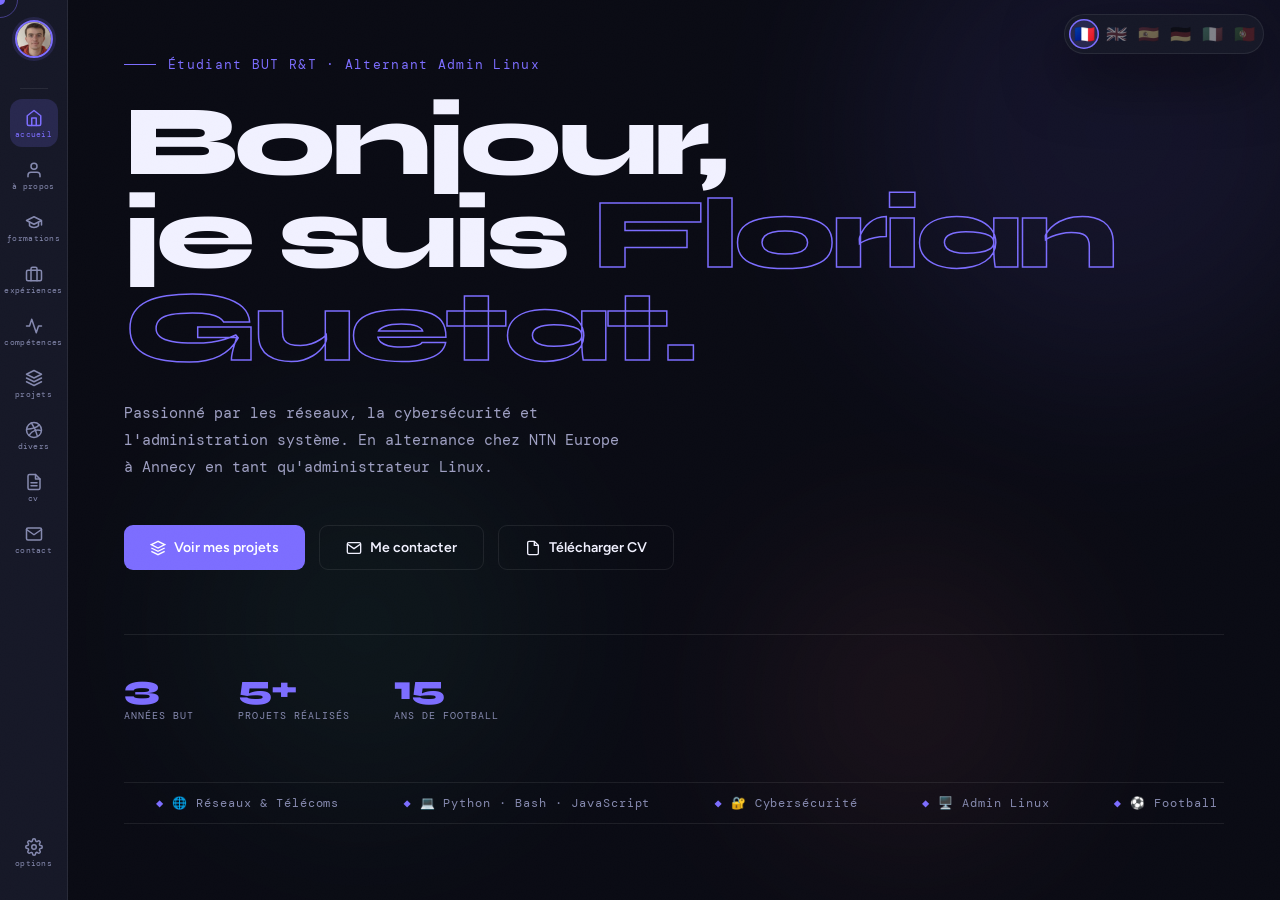
==== commit bf081751: "Add files via upload" ====
--- a/pages/accueil.html
+++ b/pages/accueil.html
@@ -205,10 +205,6 @@
             <div class="stat-lbl" data-key="stat2">Projets réalisés</div>
           </div>
           <div class="stat-item">
-            <div class="stat-num">6</div>
-            <div class="stat-lbl" data-key="stat3">Langues</div>
-          </div>
-          <div class="stat-item">
             <div class="stat-num">15</div>
             <div class="stat-lbl" data-key="stat4">Ans de football</div>
           </div>
--- a/css/layout.css
+++ b/css/layout.css
@@ -199,3 +199,62 @@
     height: 32px;
   }
 }
+
+
+/* ════════════════════════════════════════════════════════════
+   BARRE DE SÉLECTION DE LANGUE (haut à droite)
+   Les drapeaux remplacent l'ancienne section "Langue" du menu
+   Options, pour un accès plus direct et intuitif.
+   ════════════════════════════════════════════════════════════ */
+#lang-bar {
+  position: fixed;
+  top: 14px;
+  right: 16px;
+  z-index: 650;
+  display: flex;
+  gap: 2px;
+  padding: 4px;
+  background: var(--surface);
+  border: 1px solid var(--border);
+  border-radius: 999px;
+  box-shadow: var(--shadow);
+}
+
+.lang-flag {
+  display: inline-flex;
+  align-items: center;
+  justify-content: center;
+  width: 30px;
+  height: 30px;
+  padding: 0;
+  border: none;
+  background: transparent;
+  border-radius: 999px;
+  font-size: 17px;
+  line-height: 1;
+  cursor: pointer;
+  opacity: 0.45;
+  filter: grayscale(65%);
+  transition: opacity var(--transition), background var(--transition),
+              transform 0.15s ease, filter var(--transition);
+}
+
+.lang-flag:hover {
+  opacity: 1;
+  filter: grayscale(0%);
+  background: var(--surface2);
+  transform: translateY(-1px);
+}
+
+.lang-flag.is-active {
+  opacity: 1;
+  filter: grayscale(0%);
+  background: rgba(var(--accent-rgb), 0.18);
+  box-shadow: inset 0 0 0 1.5px var(--accent);
+}
+
+/* Sur mobile : barre plus compacte, légèrement remontée */
+@media (max-width: 600px) {
+  #lang-bar { top: 8px; right: 8px; padding: 3px; gap: 1px; }
+  .lang-flag { width: 26px; height: 26px; font-size: 15px; }
+}
